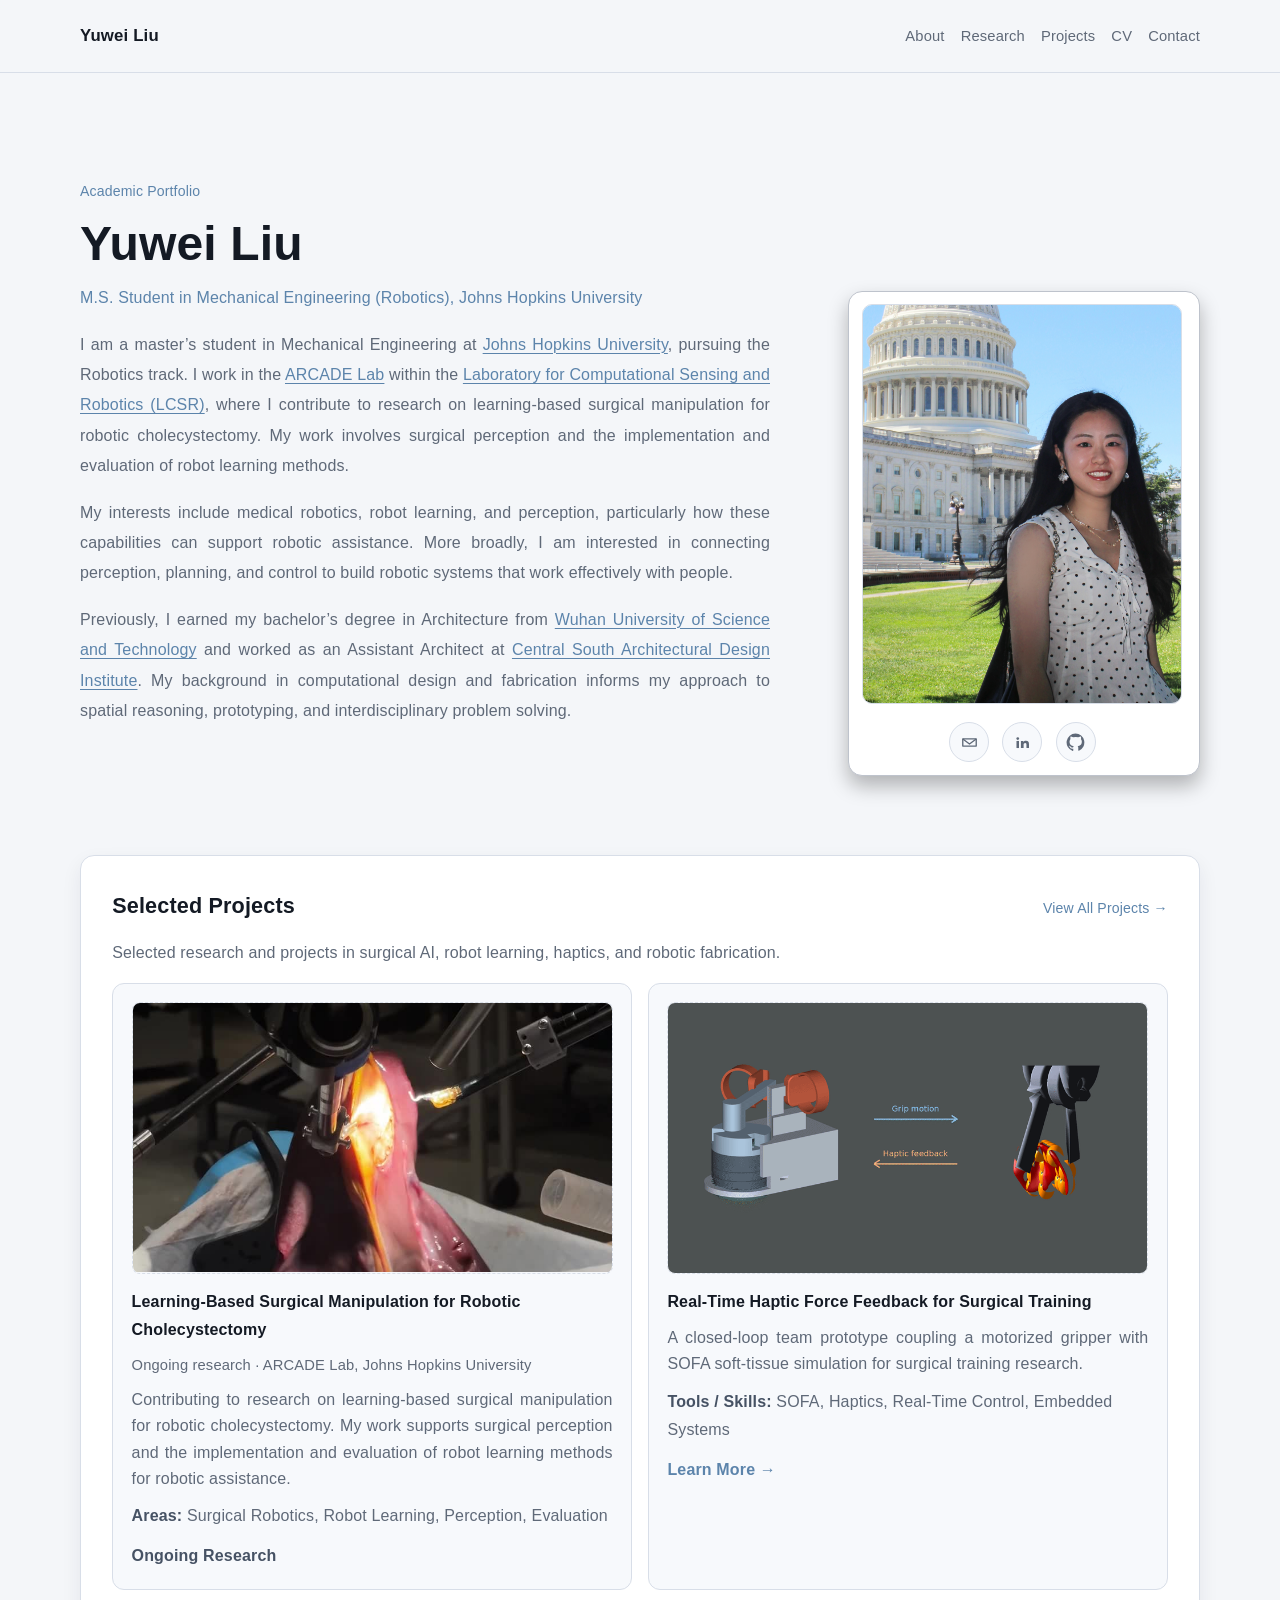
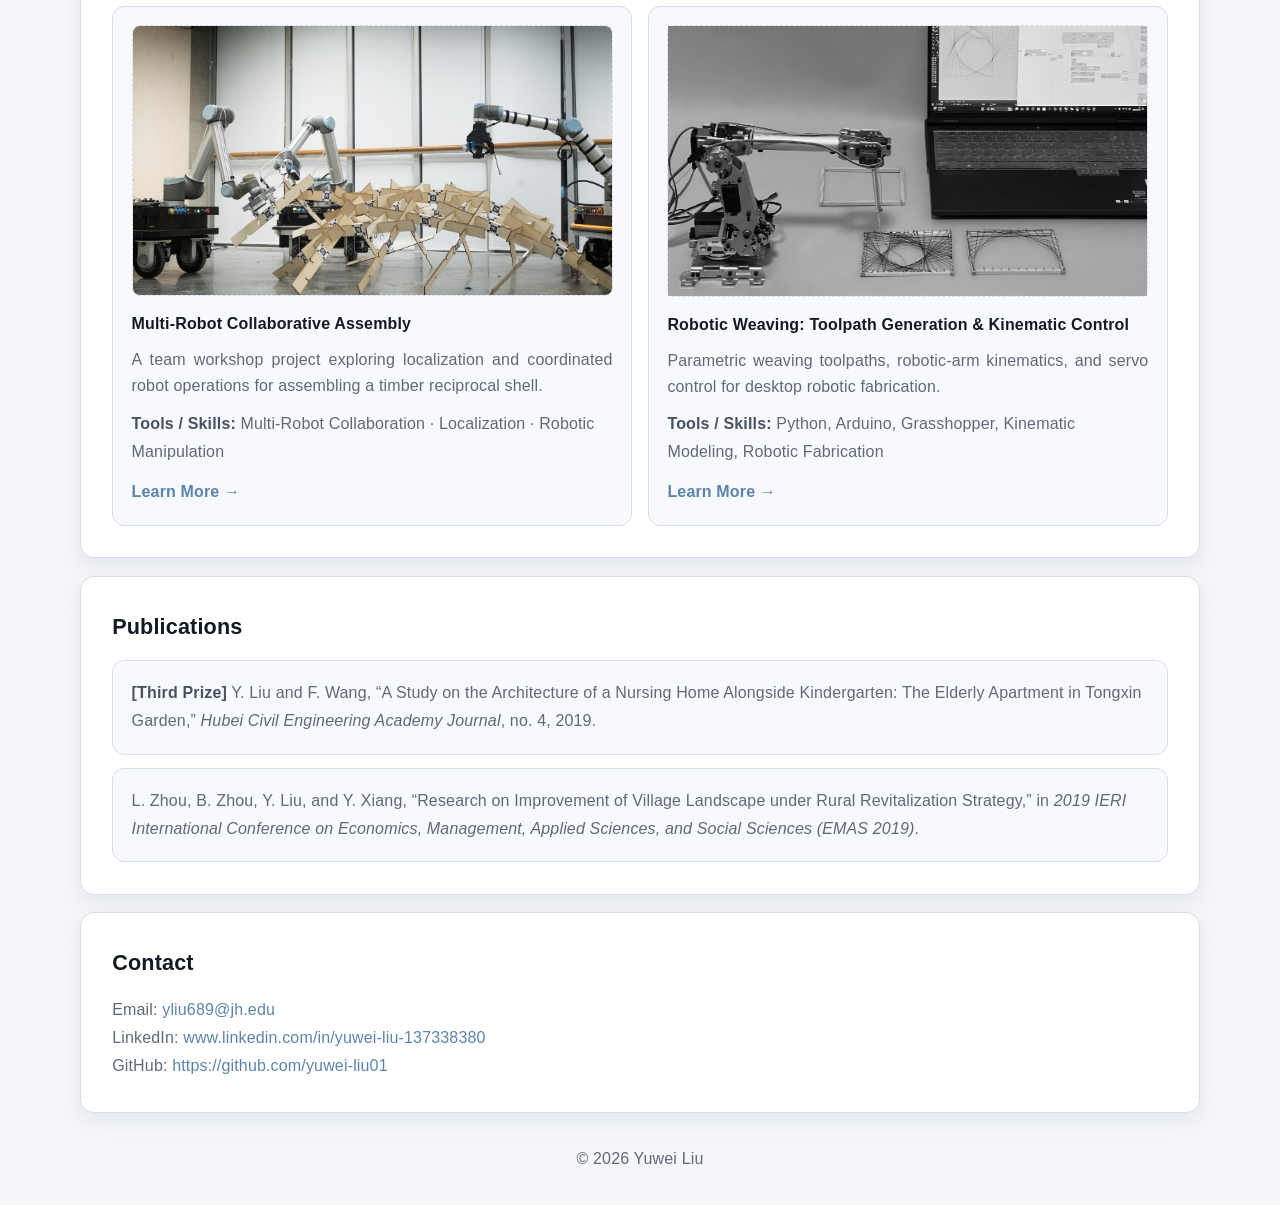
==== index.html @ 4a9adfa0 "Use light theme across site and optimize weaving card cover" ====
<!DOCTYPE html>
<html lang="en">
<head>
  <meta charset="UTF-8" />
  <meta name="viewport" content="width=device-width, initial-scale=1.0" />
  <meta name="description" content="Yuwei Liu academic portfolio in robotics and mechanical engineering." />
  <title>Yuwei Liu | Academic Portfolio</title>
  <link rel="stylesheet" href="style.css?v=light-only-20261005" />
</head>
<body class="light">
  <!-- Top navigation -->
  <header class="site-header">
    <div class="container nav-wrap">
      <a href="#about" class="brand">Yuwei Liu</a>
      <nav aria-label="Primary navigation">
        <ul class="nav-links">
          <li><a href="#about">About</a></li>
          <li><a href="#research">Research</a></li>
          <li><a href="projects.html">Projects</a></li>
          <li><a href="assets/pdf/Yuwei_s_Resume.pdf" target="_blank" rel="noopener noreferrer">CV</a></li>
          <li><a href="#contact">Contact</a></li>
        </ul>
      </nav>

    </div>
  </header>

  <main>
    <!-- Hero / Intro -->
    <section class="hero container" id="about">
      <div class="hero-grid">
        <div>
          <p class="eyebrow">Academic Portfolio</p>
          <h1>Yuwei Liu</h1>
          <p class="subtitle">M.S. Student in Mechanical Engineering (Robotics), Johns Hopkins University</p>

          <div class="hero-text">
            <p>
              I am a master’s student in Mechanical Engineering at
              <a href="https://www.jhu.edu/" target="_blank" rel="noopener noreferrer">Johns Hopkins University</a>,
              pursuing the Robotics track. I work in the
              <a href="https://www.arcade.cs.jhu.edu/" target="_blank" rel="noopener noreferrer">ARCADE Lab</a>
              within the
              <a href="https://lcsr.jhu.edu/" target="_blank" rel="noopener noreferrer">Laboratory for Computational Sensing and Robotics (LCSR)</a>,
              where I contribute to research on learning-based surgical manipulation for robotic cholecystectomy.
              My work involves surgical perception and the implementation and evaluation of robot learning methods.
            </p>
            <p>
              My interests include medical robotics, robot learning, and perception, particularly how these capabilities can support robotic assistance.
              More broadly, I am interested in connecting perception, planning, and control to build robotic systems that work effectively with people.
            </p>
            <p>
              Previously, I earned my bachelor’s degree in Architecture from
              <a href="https://en.wust.edu.cn/" target="_blank" rel="noopener noreferrer">Wuhan University of Science and Technology</a>
              and worked as an Assistant Architect at
              <a href="https://en.csadi.com.cn/" target="_blank" rel="noopener noreferrer">Central South Architectural Design Institute</a>.
              My background in computational design and fabrication informs my approach to spatial reasoning, prototyping, and interdisciplinary problem solving.
            </p>
          </div>
        </div>

        <aside class="profile-panel" aria-label="Profile panel">
          <div class="profile-media">
            <img class="profile-image" src="assets/pic/IMG_4141.JPG" alt="Portrait of Yuwei Liu" />
          </div>
          <div class="profile-links" aria-label="Social and contact links">
            <a class="icon-link" href="mailto:yliu689@jh.edu" aria-label="Email">
              <svg class="icon-svg icon-stroke" viewBox="0 0 24 24" aria-hidden="true" focusable="false">
                <path d="M3.5 7.5h17v9h-17z"></path>
                <path d="M4 8l8 6 8-6"></path>
              </svg>
            </a>
            <a class="icon-link" href="https://www.linkedin.com/in/yuwei-liu-137338380" target="_blank" rel="noopener noreferrer" aria-label="LinkedIn profile">
              <svg class="icon-svg icon-fill" viewBox="0 0 24 24" aria-hidden="true" focusable="false">
                <circle cx="6" cy="7" r="1.7"></circle>
                <path d="M4.4 10h3.2v9H4.4z"></path>
                <path d="M10 10h3.1v1.3h.1c.5-.9 1.6-1.6 3.2-1.6 3 0 3.8 1.9 3.8 4.4V19H17v-4.1c0-1-.2-2.2-1.6-2.2-1.4 0-2 1.1-2 2.1V19H10z"></path>
              </svg>
            </a>
            <a class="icon-link" href="https://github.com/yuwei-liu01" target="_blank" rel="noopener noreferrer" aria-label="GitHub profile">
              <svg class="icon-svg icon-fill" viewBox="0 0 24 24" aria-hidden="true" focusable="false">
                <path d="M12 .7a11.3 11.3 0 0 0-3.6 22c.6.1.8-.3.8-.6v-2.2c-3.3.7-4-1.5-4-1.5-.5-1.4-1.2-1.7-1.2-1.7-1-.6.1-.6.1-.6 1.1.1 1.7 1.1 1.7 1.1 1 1.7 2.7 1.2 3.3.9.1-.7.4-1.2.7-1.5-2.6-.3-5.3-1.3-5.3-5.8 0-1.3.5-2.4 1.2-3.3-.1-.3-.5-1.5.1-3.2 0 0 1-.3 3.4 1.2a11.5 11.5 0 0 1 6.2 0c2.3-1.5 3.3-1.2 3.3-1.2.7 1.7.3 2.9.1 3.2.8.9 1.2 2 1.2 3.3 0 4.5-2.7 5.5-5.3 5.8.4.4.8 1 .8 2.1v3.1c0 .4.2.7.8.6A11.3 11.3 0 0 0 12 .7Z"></path>
              </svg>
            </a>
          </div>
        </aside>
      </div>
    </section>

    <!-- Projects -->
    <section id="projects" class="section container">
      <div class="section-title-row">
        <h2>Selected Projects</h2>
        <a class="section-title-link" href="projects.html">View All Projects →</a>
      </div>
      <p class="section-intro">
        Selected research and projects in surgical AI, robot learning, haptics, and robotic fabrication.
      </p>
      <div class="card-grid">
        <article class="card featured-research" id="research" aria-labelledby="research-title">
          <div class="card-image">
            <video autoplay muted loop playsinline preload="metadata" poster="assets/projects/arcade/card-poster.jpg" width="840" height="472" aria-label="Robotic surgical manipulation research preview">
              <source src="assets/projects/arcade/card-preview.mp4" type="video/mp4" />
            </video>
          </div>
          <h3 id="research-title">Learning-Based Surgical Manipulation for Robotic Cholecystectomy</h3>
          <p class="project-status">Ongoing research · ARCADE Lab, Johns Hopkins University</p>
          <p class="project-description">Contributing to research on learning-based surgical manipulation for robotic cholecystectomy. My work supports surgical perception and the implementation and evaluation of robot learning methods for robotic assistance.</p>
          <p><strong>Areas:</strong> Surgical Robotics, Robot Learning, Perception, Evaluation</p>
          <span class="featured-research-status">Ongoing Research</span>
        </article>
        <article class="card">
          <div class="card-image"><img class="haptic-card-cover" src="assets/projects/Haptic/card-cover.gif" alt="Animated haptic gripper and virtual tissue scene opening and closing together, linked by grip motion and haptic feedback arrows" loading="lazy" width="840" height="472" /></div>
          <h3>Real-Time Haptic Force Feedback for Surgical Training</h3>
          <p class="project-description">A closed-loop team prototype coupling a motorized gripper with SOFA soft-tissue simulation for surgical training research.</p>
          <p><strong>Tools / Skills:</strong> SOFA, Haptics, Real-Time Control, Embedded Systems</p>
          <a href="projects/haptic-force-cepx.html" class="card-link">Learn More →</a>
        </article>

        <article class="card">
          <div class="card-image">
            <img
              class="reciprocal-shell-cover"
              src="assets/projects/Multi-robot collaborative construction/assembly-overview.jpg"
              alt="Multiple robotic arms surrounding a timber reciprocal shell prototype"
              loading="lazy"
            />
          </div>
          <h3>Multi-Robot Collaborative Assembly</h3>
          <p class="project-description">A team workshop project exploring localization and coordinated robot operations for assembling a timber reciprocal shell.</p>
          <p><strong>Tools / Skills:</strong> Multi-Robot Collaboration · Localization · Robotic Manipulation</p>
          <a href="projects/multi-robot-construction.html" class="card-link">Learn More →</a>
        </article>

        <article class="card">
          <div class="card-image">
            <img
              src="assets/projects/robotic-weaving/card-cover-mobile.jpg"
              width="1200" height="675"
              alt="Desktop robotic arm used for fabrication practice and robotic weaving exploration"
              loading="lazy"
            />
          </div>
          <h3>Robotic Weaving: Toolpath Generation &amp; Kinematic Control</h3>
          <p class="project-description">Parametric weaving toolpaths, robotic-arm kinematics, and servo control for desktop robotic fabrication.</p>
          <p><strong>Tools / Skills:</strong> Python, Arduino, Grasshopper, Kinematic Modeling, Robotic Fabrication</p>
          <a href="projects/desktop-robotic-arm.html" class="card-link">Learn More →</a>
        </article>
      </div>
    </section>

    <!-- Publications -->
    <section id="publications" class="section container">
      <h2>Publications</h2>
      <div class="pub-card">
        <p><strong>[Third Prize]</strong> Y. Liu and F. Wang, “A Study on the Architecture of a Nursing Home Alongside Kindergarten: The Elderly Apartment in Tongxin Garden,” <em>Hubei Civil Engineering Academy Journal</em>, no. 4, 2019.</p>
      </div>
      <div class="pub-card">
        <p>L. Zhou, B. Zhou, Y. Liu, and Y. Xiang, “Research on Improvement of Village Landscape under Rural Revitalization Strategy,” in <em>2019 IERI International Conference on Economics, Management, Applied Sciences, and Social Sciences (EMAS 2019)</em>.</p>
      </div>
    </section>

    <!-- Contact -->
    <section id="contact" class="section container contact-card">
      <h2>Contact</h2>
      <p>Email: <a href="mailto:yliu689@jh.edu">yliu689@jh.edu</a></p>
      <p>LinkedIn: <a href="https://www.linkedin.com/in/yuwei-liu-137338380" target="_blank" rel="noopener noreferrer" aria-label="LinkedIn profile">www.linkedin.com/in/yuwei-liu-137338380</a></p>
      <p>GitHub: <a href="https://github.com/yuwei-liu01" target="_blank" rel="noopener noreferrer" aria-label="GitHub profile">https://github.com/yuwei-liu01</a></p>
    </section>
  </main>

  <footer class="site-footer">
    <p>&copy; 2026 Yuwei Liu</p>
  </footer>

  <button id="back-to-top" class="back-to-top" aria-label="Back to top">↑</button>

  <script src="script.js?v=light-only-20261005"></script>
</body>
</html>
---- style.css ----
/* Site-wide light theme. */
:root {
  color-scheme: light;
  --bg: #f4f6f9;
  --surface: #ffffff;
  --surface-2: #f7f9fc;
  --text: #141a24;
  --text-strong: #465264;
  --muted: #5f6978;
  --line: #d8dee8;
  --accent: #3f6e99;
  --accent-soft: #5c84ab;
  --shadow: 0 8px 20px rgba(15, 30, 50, 0.07);
}

* {
  box-sizing: border-box;
  margin: 0;
  padding: 0;
}

html {
  scroll-behavior: smooth;
}

body {
  font-family: "Inter", "Segoe UI", "Helvetica Neue", Arial, sans-serif;
  background: var(--bg);
  color: var(--text);
  line-height: 1.75;
  letter-spacing: 0.01em;
}

.container {
  width: min(1120px, 92%);
  margin: 0 auto;
}

.site-header {
  position: sticky;
  top: 0;
  z-index: 50;
  background: color-mix(in srgb, var(--bg) 92%, transparent);
  backdrop-filter: blur(6px);
  border-bottom: 1px solid var(--line);
}

.nav-wrap {
  min-height: 72px;
  display: flex;
  align-items: center;
  justify-content: space-between;
  gap: 1rem;
}

.brand {
  text-decoration: none;
  color: var(--text);
  font-weight: 600;
  font-size: 1.05rem;
}

.nav-links {
  list-style: none;
  display: flex;
  flex-wrap: wrap;
  gap: 1rem;
}

.nav-links a {
  text-decoration: none;
  color: var(--muted);
  font-size: 0.92rem;
  transition: color 0.2s ease;
}

.nav-links a:hover {
  color: var(--text);
}

#about,
#research,
#publications,
#contact {
  scroll-margin-top: 6rem;
}


.hero {
  padding: 6.6rem 0 3.8rem;
}

.hero-grid {
  display: grid;
  grid-template-columns: 1.3fr 0.7fr;
  gap: 1.15rem;
  align-items: stretch;
}

.eyebrow {
  color: var(--accent-soft);
  font-size: 0.88rem;
  margin-bottom: 0.8rem;
}

.hero h1 {
  font-size: clamp(2rem, 4vw, 3rem);
  line-height: 1.15;
}

.subtitle {
  color: var(--accent-soft);
  font-size: 1rem;
  margin-top: 0.8rem;
}

.hero-text {
  margin-top: 1.1rem;
  color: var(--muted);
  max-width: 690px;
}

.hero-text p {
  text-align: justify;
  line-height: 1.9;
}

.hero-text p + p {
  margin-top: 1rem;
}

.opportunity-note {
  margin-top: 1.15rem;
  color: color-mix(in srgb, var(--text) 78%, var(--muted));
  padding-left: 0.85rem;
  border-left: 2px solid color-mix(in srgb, var(--accent-soft) 70%, var(--line));
}

.opportunity-note strong {
  font-weight: 620;
  letter-spacing: 0.005em;
  color: inherit;
}

/* Intro links: subtle, elegant, clearly clickable */
.hero-text a {
  color: var(--accent-soft);
  text-decoration: underline;
  text-underline-offset: 0.16em;
  text-decoration-thickness: 1px;
  transition: color 0.2s ease, text-decoration-color 0.2s ease;
}

.hero-text a:hover {
  color: var(--accent);
  text-decoration-color: var(--accent);
}

.profile-panel {
  background: var(--surface);
  border: 1px solid color-mix(in srgb, var(--line) 88%, #000000 12%);
  border-radius: 14px;
  width: min(100%, 352px);
  justify-self: end;
  align-self: start;
  margin-top: 7rem;
  padding: 0.76rem 1.04rem 0.82rem 0.84rem;
  box-shadow: 0 10px 20px rgba(0, 0, 0, 0.28);
  display: flex;
  flex-direction: column;
  justify-content: flex-start;
  align-items: center;
  gap: 0.74rem;
}

.profile-media {
  width: min(100%, 332px);
  aspect-ratio: 4 / 5;
  display: flex;
  justify-content: center;
  align-items: center;
  border-radius: 10px;
  border: 1px solid var(--line);
  overflow: hidden;
  padding: 0;
  background: var(--surface-2);
}

.profile-placeholder {
  min-height: 320px;
  border-radius: 10px;
  border: 1px dashed var(--line);
  background: var(--surface-2);
  display: grid;
  place-items: center;
  color: var(--muted);
  font-size: 0.95rem;
}

.profile-image {
  width: 100%;
  height: 100%;
  max-height: none;
  border: 0;
  object-fit: cover;
  object-position: center;
  background: var(--surface-2);
  display: block;
  transform: translateX(-8%) scale(1.28);
  transform-origin: center bottom;
}

.profile-links {
  margin-top: 0.42rem;
  display: flex;
  gap: 0.82rem;
  flex-wrap: wrap;
  justify-content: center;
}

.icon-link {
  width: 40px;
  height: 40px;
  border-radius: 999px;
  border: 1px solid var(--line);
  background: color-mix(in srgb, var(--surface-2) 84%, var(--bg));
  color: var(--muted);
  text-decoration: none;
  display: inline-flex;
  align-items: center;
  justify-content: center;
  transition: border-color 0.24s ease, color 0.24s ease, transform 0.24s ease, background-color 0.24s ease, box-shadow 0.24s ease;
}

.icon-link:hover {
  color: var(--text);
  border-color: color-mix(in srgb, var(--accent) 55%, var(--line));
  background: color-mix(in srgb, var(--surface-2) 62%, var(--accent) 8%);
  box-shadow: 0 6px 14px rgba(0, 0, 0, 0.2);
  transform: translateY(-1.5px);
}

.icon-link:focus-visible {
  outline: 2px solid color-mix(in srgb, var(--accent) 60%, #ffffff 10%);
  outline-offset: 2px;
}

.icon-svg {
  width: 19px;
  height: 19px;
  display: block;
  vector-effect: non-scaling-stroke;
}

.icon-stroke {
  fill: none;
  stroke: currentColor;
  stroke-width: 1.7;
  stroke-linecap: round;
  stroke-linejoin: round;
}

.icon-fill {
  fill: currentColor;
  stroke: none;
}

.section {
  margin-top: 1.1rem;
  background: var(--surface);
  border: 1px solid var(--line);
  border-radius: 14px;
  box-shadow: var(--shadow);
  padding: 1.95rem;
}

.section h2 {
  font-size: 1.35rem;
  margin-bottom: 0.9rem;
}

.section p,
.section li {
  color: var(--muted);
}

p strong,
li strong {
  color: var(--text-strong);
  font-weight: 600;
}

.section-intro {
  margin-bottom: 1rem;
  max-width: 760px;
}

.card-grid,
.education-grid,
.skills-grid {
  display: grid;
  grid-template-columns: repeat(2, minmax(0, 1fr));
  gap: 1rem;
}

.card,
.edu-card,
.skills-card,
.timeline-item,
.pub-card {
  background: var(--surface-2);
  border: 1px solid var(--line);
  border-radius: 12px;
  padding: 1.15rem;
  transition: transform 0.2s ease, border-color 0.2s ease;
}

.card:hover,
.edu-card:hover,
.skills-card:hover,
.timeline-item:hover,
.pub-card:hover {
  transform: translateY(-2px);
  border-color: color-mix(in srgb, var(--accent) 35%, var(--line));
}

.pub-card + .pub-card {
  margin-top: 0.8rem;
}

.card-image {
  aspect-ratio: 16 / 9;
  border-radius: 8px;
  border: 1px dashed var(--line);
  background: color-mix(in srgb, var(--surface-2) 82%, var(--bg));
  display: grid;
  place-items: center;
  color: var(--muted);
  font-size: 0.9rem;
  margin-bottom: 0.9rem;
}


.card-image img {
  width: 100%;
  height: 100%;
  object-fit: cover;
  object-position: center;
  display: block;
}

.card h3,
.edu-card h3,
.skills-card h3,
.timeline-item h3 {
  font-size: 1rem;
  margin-bottom: 0.55rem;
}

.card p + p {
  margin-top: 0.5rem;
}

.card .project-description {
  text-align: justify;
  text-justify: inter-word;
  line-height: 1.66;
  margin-bottom: 0.6rem;
  hyphens: auto;
}

.project-status {
  margin-bottom: 0.4rem;
  color: var(--text-strong);
  font-size: 0.92rem;
  letter-spacing: 0.01em;
}

.skills-card ul {
  margin-left: 1rem;
}

.card-link,
.contact-card a {
  color: var(--accent-soft);
  text-decoration: none;
}

.card-link {
  display: inline-block;
  margin-top: 0.75rem;
  font-weight: 600;
}

.site-footer {
  text-align: center;
  color: var(--muted);
  padding: 2rem 1rem;
}

.back-to-top {
  position: fixed;
  right: 1rem;
  bottom: 1rem;
  width: 42px;
  height: 42px;
  border-radius: 999px;
  border: 1px solid var(--line);
  background: var(--surface);
  color: var(--text);
  cursor: pointer;
  opacity: 0;
  pointer-events: none;
  transition: opacity 0.2s ease;
}

.back-to-top.show {
  opacity: 1;
  pointer-events: auto;
}

@media (max-width: 960px) {
  .nav-wrap {
    flex-wrap: wrap;
    padding: 0.7rem 0;
  }

  .hero {
    padding-top: 4.9rem;
  }

  .hero-grid,
  .card-grid,
  .education-grid,
  .skills-grid {
    grid-template-columns: 1fr;
  }

  .profile-placeholder {
    min-height: 250px;
  }

  .profile-panel {
    max-width: 352px;
    margin: 0 auto;
    margin-top: 0;
    padding: 0.84rem 1.15rem 0.84rem 0.84rem;
  }

  .profile-media {
    width: min(100%, 312px);
  }

  .profile-image {
    width: 100%;
    max-height: none;
  }

  .card .project-description {
    line-height: 1.72;
  }

  .section {
    padding: 1.35rem;
  }
}

.project-page {
  padding: 5.4rem 0 2rem;
}

.back-link {
  display: inline-block;
  margin-bottom: 1rem;
  color: var(--accent-soft);
  text-decoration: none;
}

.project-page h1 {
  font-size: clamp(1.5rem, 3vw, 2.1rem);
  line-height: 1.3;
  margin-bottom: 0.8rem;
}

.project-overview {
  margin-bottom: 1rem;
  color: var(--text-strong);
}

.project-page h2 {
  margin-top: 1.25rem;
  margin-bottom: 0.5rem;
  font-size: 1.06rem;
}

.project-page ul,
.project-page ol {
  margin-left: 1.15rem;
}

.media-placeholder {
  min-height: 180px;
  border-radius: 10px;
  border: 1px dashed var(--line);
  background: color-mix(in srgb, var(--surface-2) 82%, var(--bg));
  color: var(--muted);
  display: grid;
  place-items: center;
  padding: 1rem;
  text-align: center;
}

.section-title-row {
  display: flex;
  align-items: baseline;
  justify-content: space-between;
  gap: 1rem;
  margin-bottom: 0.9rem;
}

.section-title-row h2 {
  margin-bottom: 0;
}

.section-title-link {
  font-size: 0.88rem;
  color: var(--accent-soft);
  text-decoration: none;
  white-space: nowrap;
}

.section-title-link:hover {
  color: var(--text);
  text-decoration: underline;
  text-underline-offset: 0.2em;
}

.projects-hero {
  padding: 6.2rem 0 1rem;
}

.projects-grid-full {
  grid-template-columns: repeat(3, minmax(0, 1fr));
}

.nav-links a[aria-current="page"] {
  color: var(--text);
}

@media (max-width: 1100px) {
  .projects-grid-full {
    grid-template-columns: repeat(2, minmax(0, 1fr));
  }
}

@media (max-width: 700px) {
  .nav-wrap nav {
    order: 3;
    width: 100%;
    min-width: 0;
  }

  .nav-links {
    justify-content: center;
    gap: 0.65rem 1rem;
  }

  #about,
  #research,
  #publications,
  #contact {
    scroll-margin-top: 9rem;
  }

  .section-title-row {
    flex-direction: column;
    align-items: flex-start;
    gap: 0.35rem;
  }

  .projects-hero {
    padding-top: 5.2rem;
  }

  .projects-grid-full {
    grid-template-columns: 1fr;
  }
}

/* Fill this project's card frame with a centered crop; preserve the source image. */
.card-image img.reciprocal-shell-cover {
  object-fit: cover;
  object-position: center;
  border-radius: 7px;
}

.card-image img.haptic-card-cover { border-radius: 7px; }

/* Research uses the project card layout without a clickable affordance. */
.featured-research.card:hover {
  transform: none;
  border-color: var(--line);
}

.featured-research .card-image video {
  display: block;
  width: 100%;
  height: 100%;
  object-fit: cover;
  border-radius: 7px;
}

.featured-research .featured-research-status {
  display: inline-block;
  margin-top: 0.75rem;
  color: var(--text-strong);
  font-weight: 600;
}
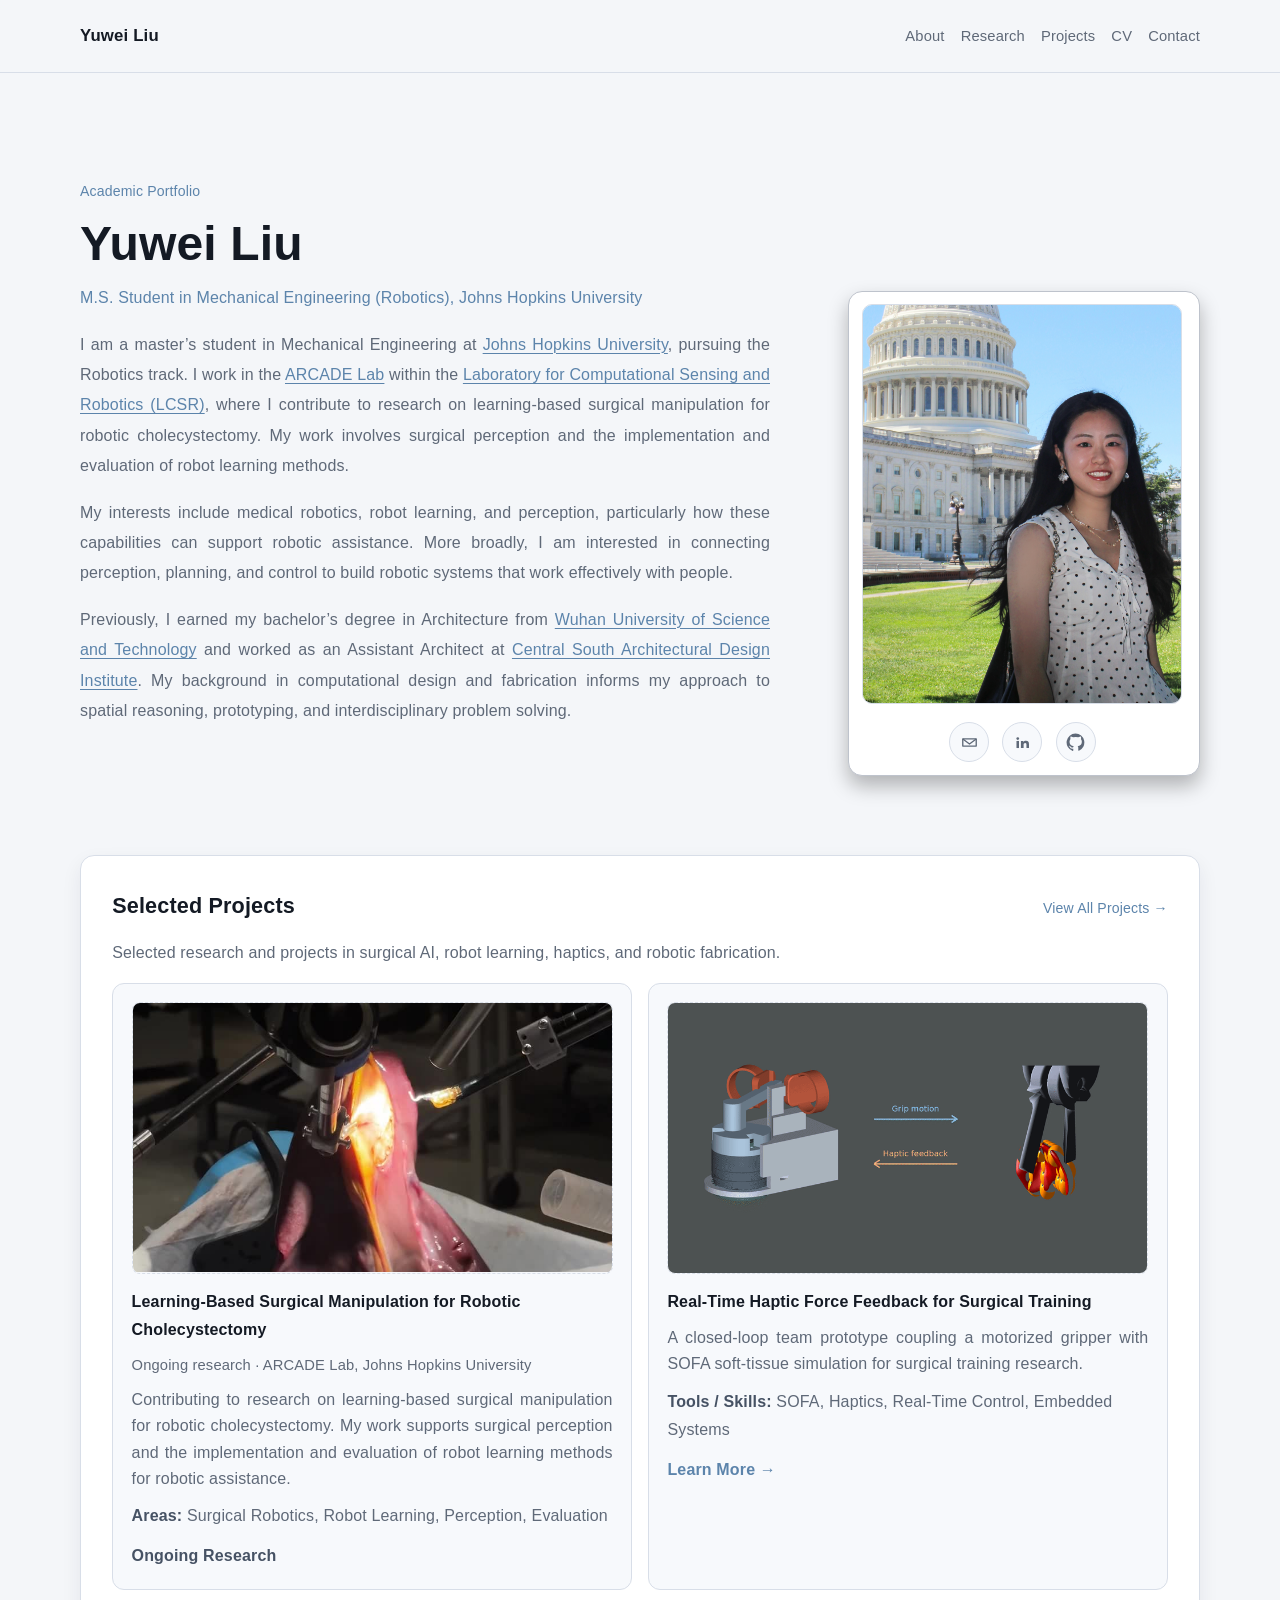
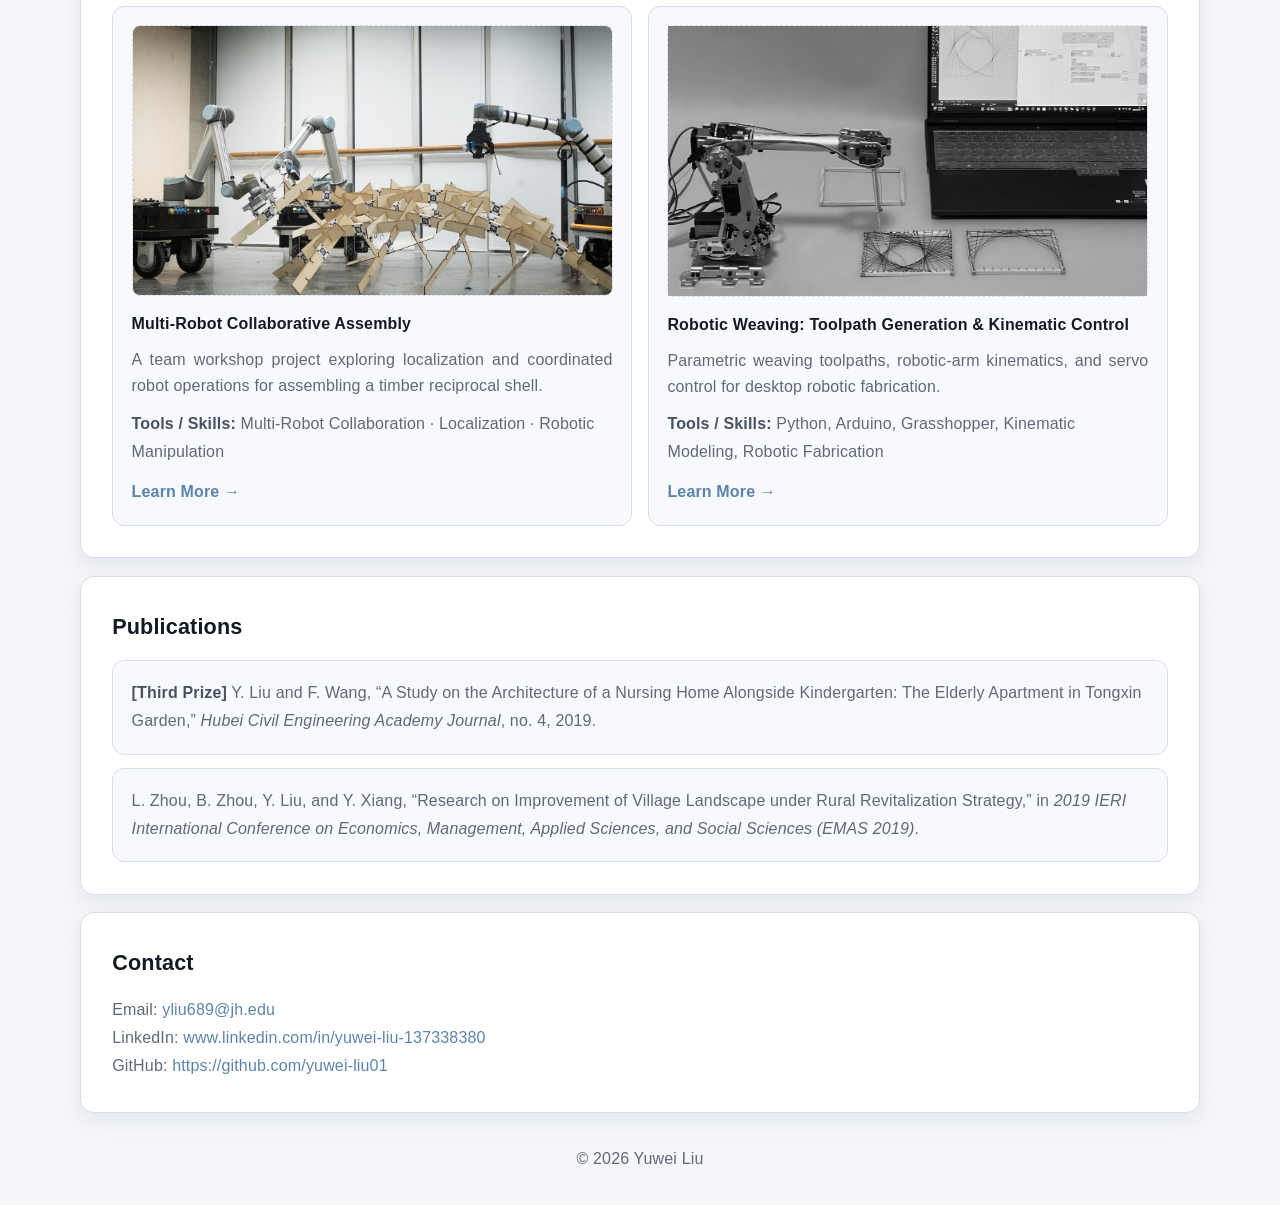
==== commit 84e48863: "Add shared image modal with zoom and pan controls" ====
--- a/index.html
+++ b/index.html
@@ -5,7 +5,7 @@
   <meta name="viewport" content="width=device-width, initial-scale=1.0" />
   <meta name="description" content="Yuwei Liu academic portfolio in robotics and mechanical engineering." />
   <title>Yuwei Liu | Academic Portfolio</title>
-  <link rel="stylesheet" href="style.css?v=light-only-20261005" />
+  <link rel="stylesheet" href="style.css?v=image-viewer-20261005" />
 </head>
 <body class="light">
   <!-- Top navigation -->
@@ -175,6 +175,6 @@
 
   <button id="back-to-top" class="back-to-top" aria-label="Back to top">↑</button>
 
-  <script src="script.js?v=light-only-20261005"></script>
+  <script src="script.js?v=image-viewer-20261005"></script>
 </body>
 </html>
--- a/style.css
+++ b/style.css
@@ -616,3 +616,16 @@
   color: var(--text-strong);
   font-weight: 600;
 }
+
+/* Accessible image viewer shared by all project pages. */
+.image-viewer { position: fixed; inset: 0; width: 94vw; height: 92vh; height: 92dvh; max-width: 1600px; max-height: none; margin: auto; padding: 0; border: 1px solid var(--line); border-radius: 12px; background: #fff; color: #141a24; overflow: hidden; box-shadow: 0 16px 60px #0003; }
+.image-viewer::backdrop { background: rgb(20 26 36 / 65%); }
+.image-viewer-toolbar { height: 56px; display: flex; align-items: center; justify-content: flex-end; gap: 8px; padding: 6px 12px; border-bottom: 1px solid var(--line); }
+.image-viewer-toolbar button { min-width: 44px; height: 42px; padding: 0 12px; border: 1px solid var(--line); border-radius: 6px; background: #f4f6f9; color: #141a24; cursor: pointer; font: inherit; }
+.image-viewer-toolbar [data-action="close"] { font-size: 30px; margin-left: 12px; }
+.image-viewer button:focus-visible { outline: 3px solid #3f6e99; outline-offset: 1px; }
+.image-viewer-stage { height: calc(100% - 96px); display: flex; align-items: center; justify-content: center; overflow: hidden; touch-action: none; cursor: grab; padding: 12px; }
+.image-viewer-stage:active { cursor: grabbing; }
+.image-viewer-stage img { display: block; max-width: 100%; max-height: 100%; width: auto; height: auto; object-fit: contain; transform-origin: center; flex-shrink: 0; user-select: none; }
+.image-viewer-hint { height: 40px; margin: 0; padding: 8px; text-align: center; font-size: 12px; color: #5f6978; }
+@media (max-width: 600px) { .image-viewer { width: 98vw; height: 94vh; height: 94dvh; } }
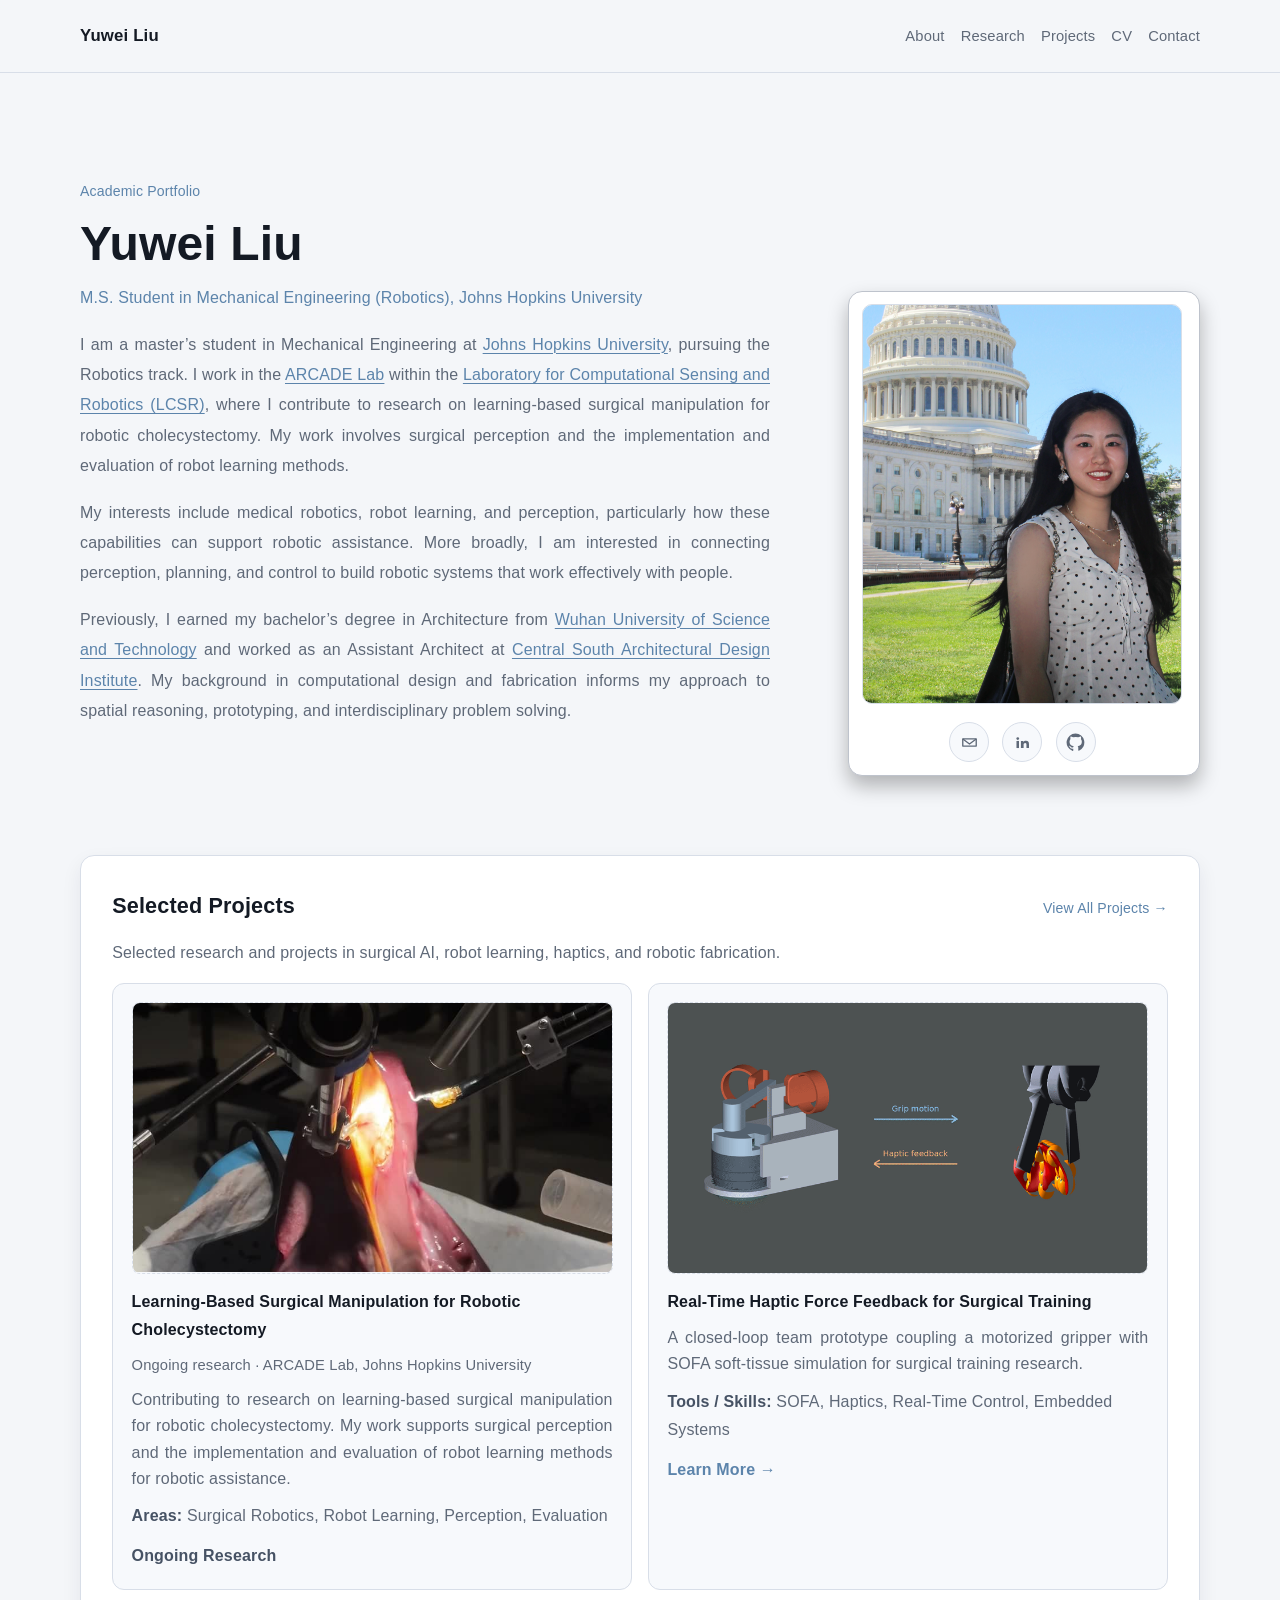
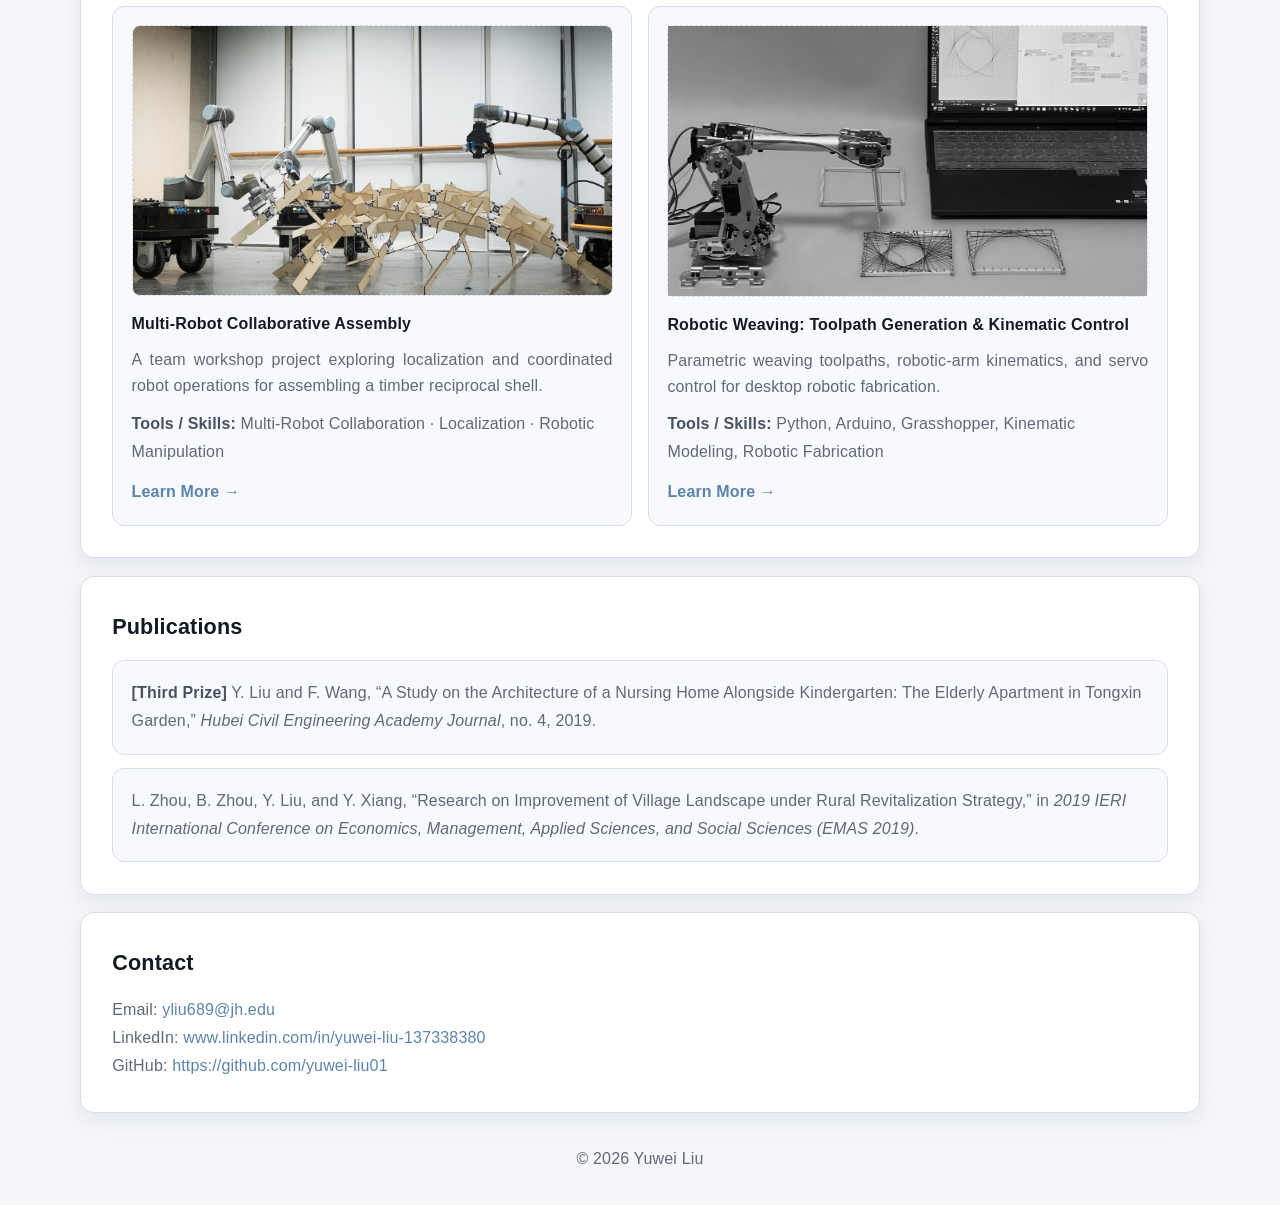
==== commit a272bf91: "Simplify image viewer and hide pending execution photos" ====
--- a/index.html
+++ b/index.html
@@ -5,7 +5,7 @@
   <meta name="viewport" content="width=device-width, initial-scale=1.0" />
   <meta name="description" content="Yuwei Liu academic portfolio in robotics and mechanical engineering." />
   <title>Yuwei Liu | Academic Portfolio</title>
-  <link rel="stylesheet" href="style.css?v=image-viewer-20261005" />
+  <link rel="stylesheet" href="style.css?v=image-viewer-minimal-20261005" />
 </head>
 <body class="light">
   <!-- Top navigation -->
@@ -175,6 +175,6 @@
 
   <button id="back-to-top" class="back-to-top" aria-label="Back to top">↑</button>
 
-  <script src="script.js?v=image-viewer-20261005"></script>
+  <script src="script.js?v=image-viewer-minimal-20261005"></script>
 </body>
 </html>
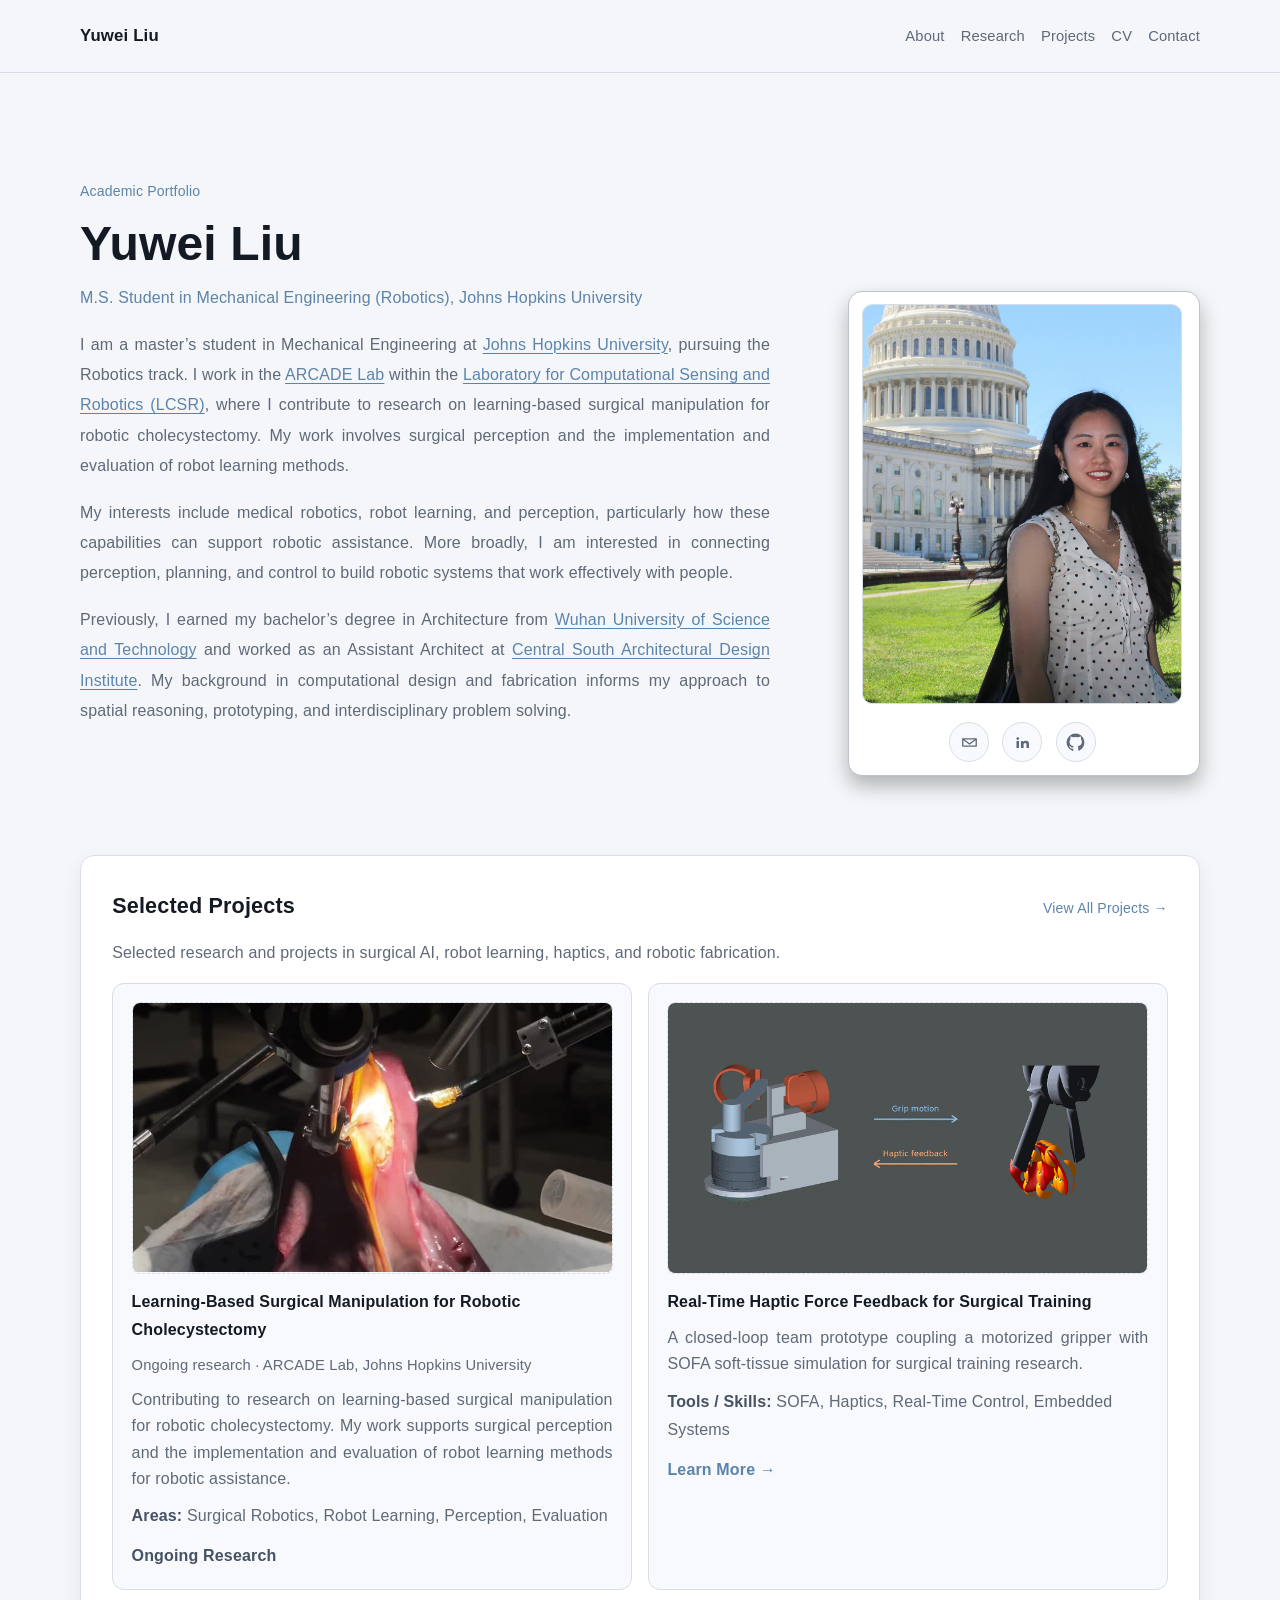
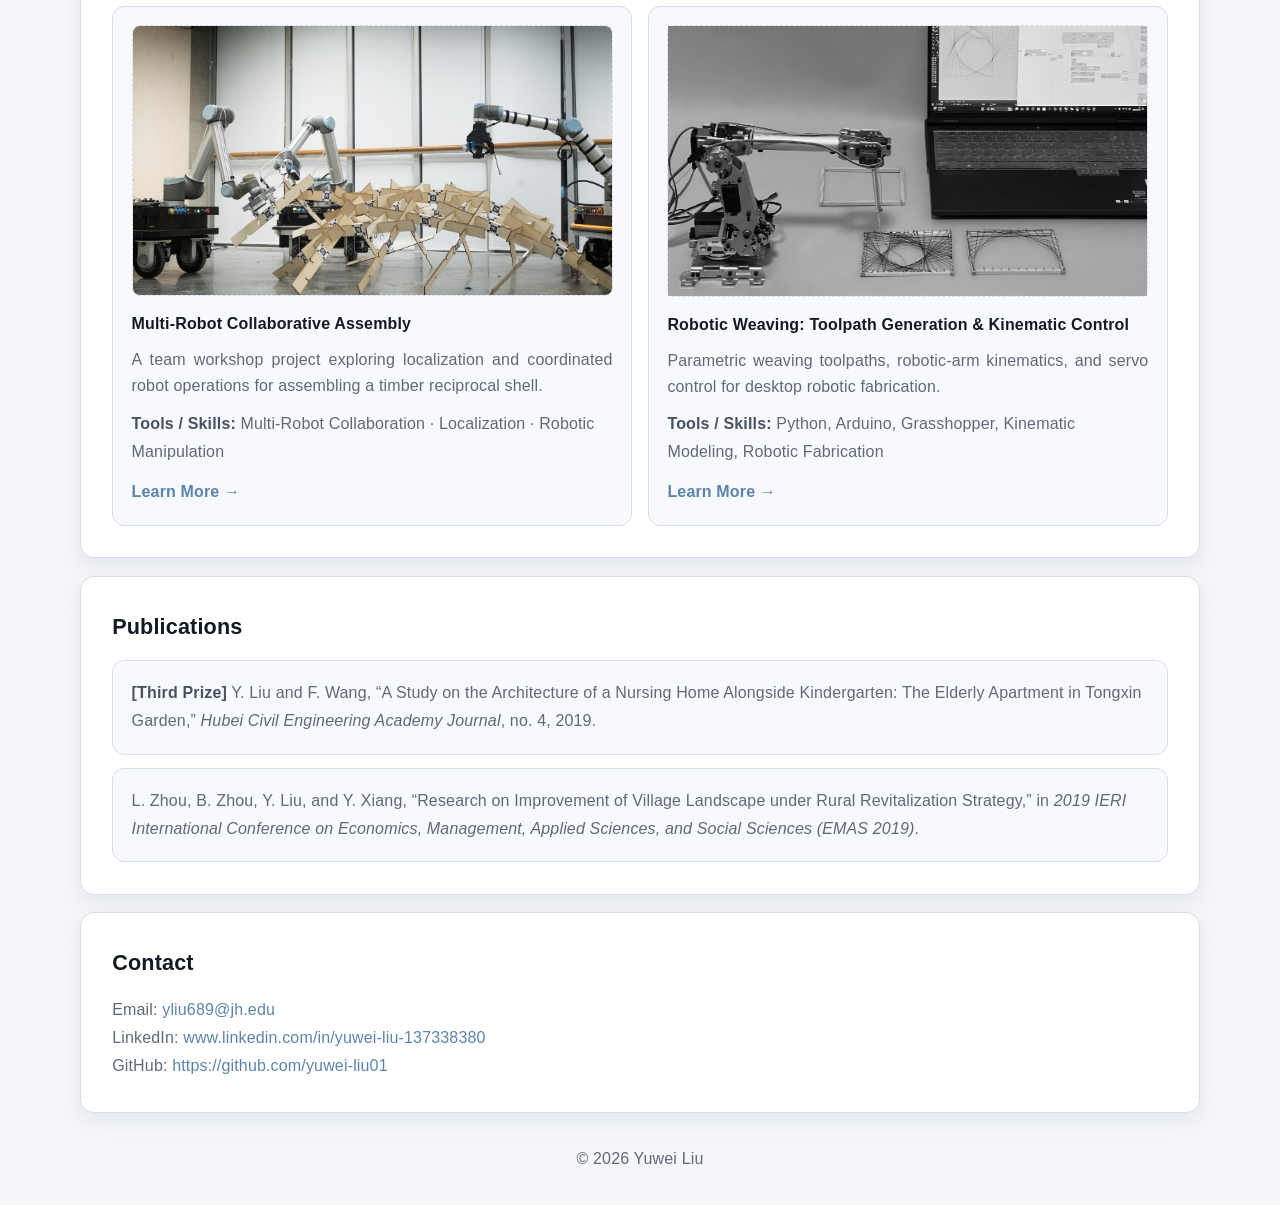
==== commit ebedab02: "Hide video download controls across the site" ====
--- a/index.html
+++ b/index.html
@@ -99,7 +99,7 @@
       <div class="card-grid">
         <article class="card featured-research" id="research" aria-labelledby="research-title">
           <div class="card-image">
-            <video autoplay muted loop playsinline preload="metadata" poster="assets/projects/arcade/card-poster.jpg" width="840" height="472" aria-label="Robotic surgical manipulation research preview">
+            <video controlsList="nodownload" autoplay muted loop playsinline preload="metadata" poster="assets/projects/arcade/card-poster.jpg" width="840" height="472" aria-label="Robotic surgical manipulation research preview">
               <source src="assets/projects/arcade/card-preview.mp4" type="video/mp4" />
             </video>
           </div>
@@ -175,6 +175,6 @@
 
   <button id="back-to-top" class="back-to-top" aria-label="Back to top">↑</button>
 
-  <script src="script.js?v=image-viewer-minimal-20261005"></script>
+  <script src="script.js?v=video-controls-20261006"></script>
 </body>
 </html>
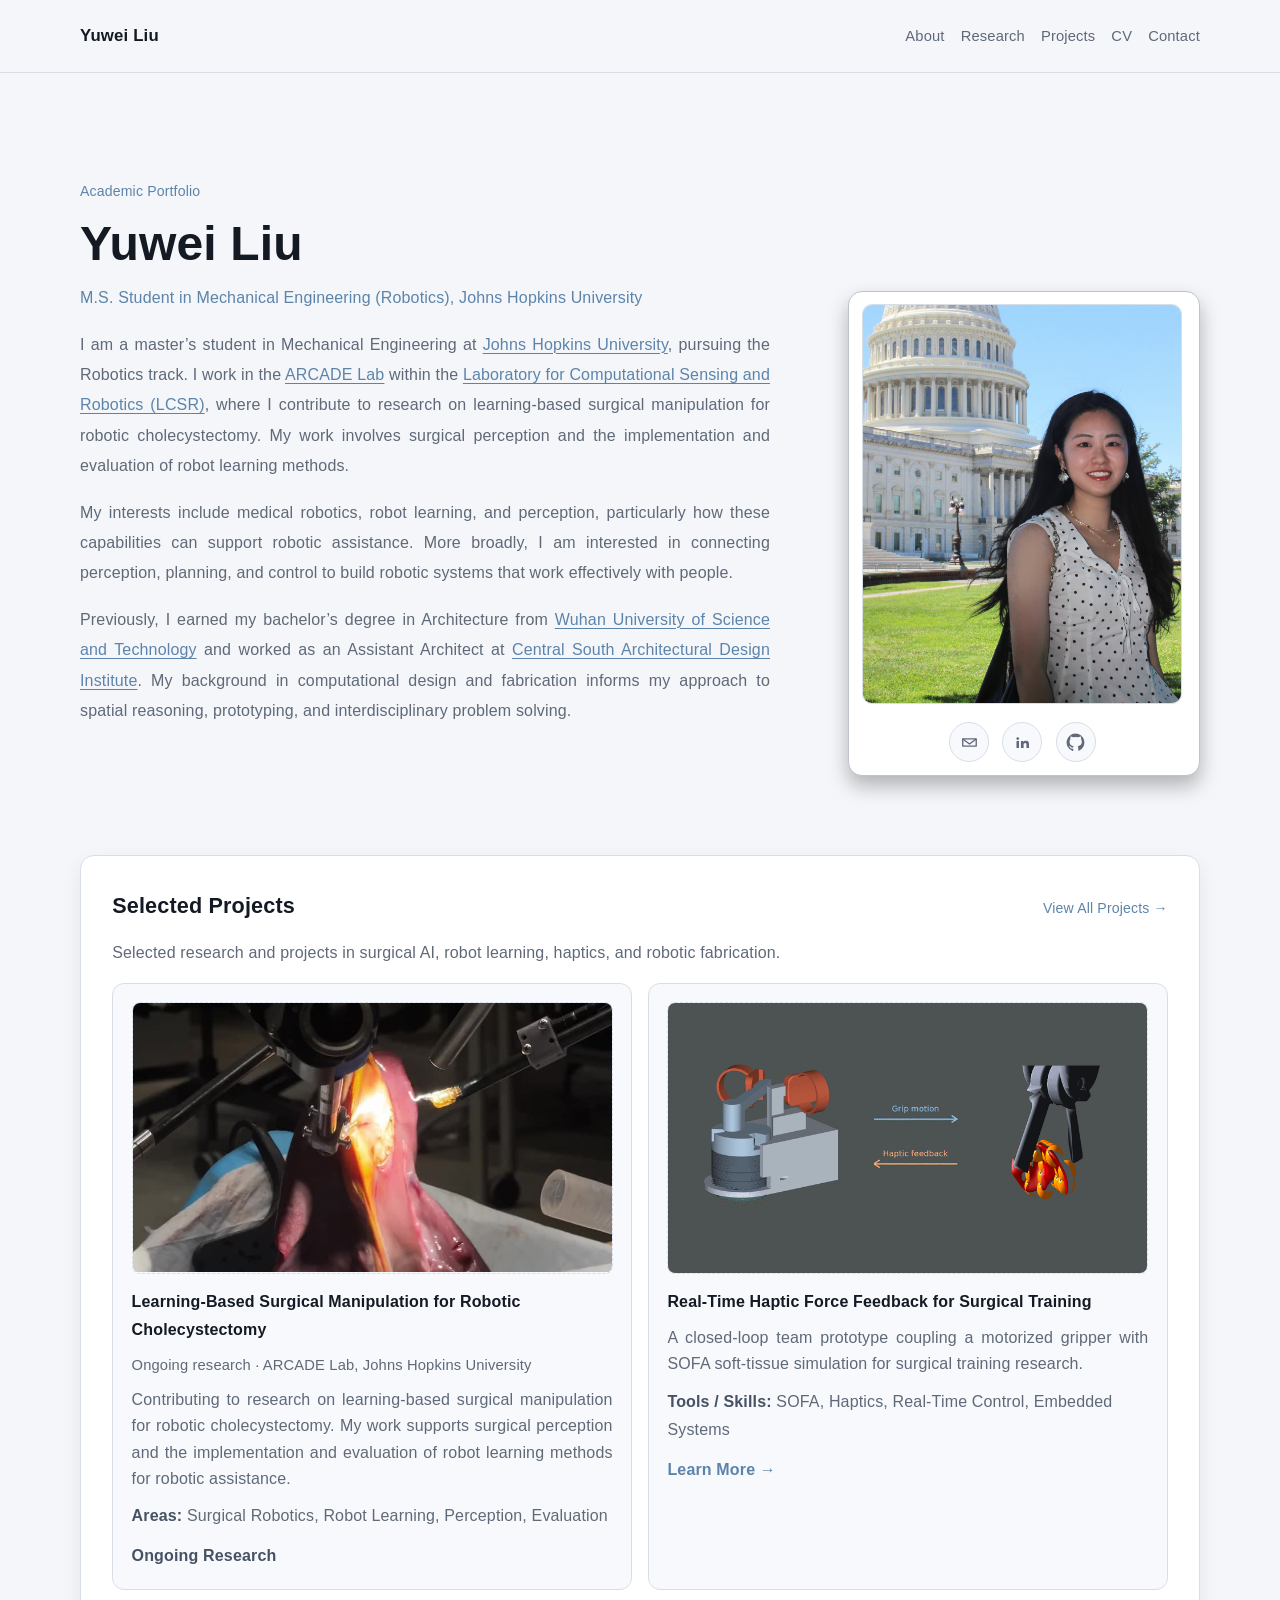
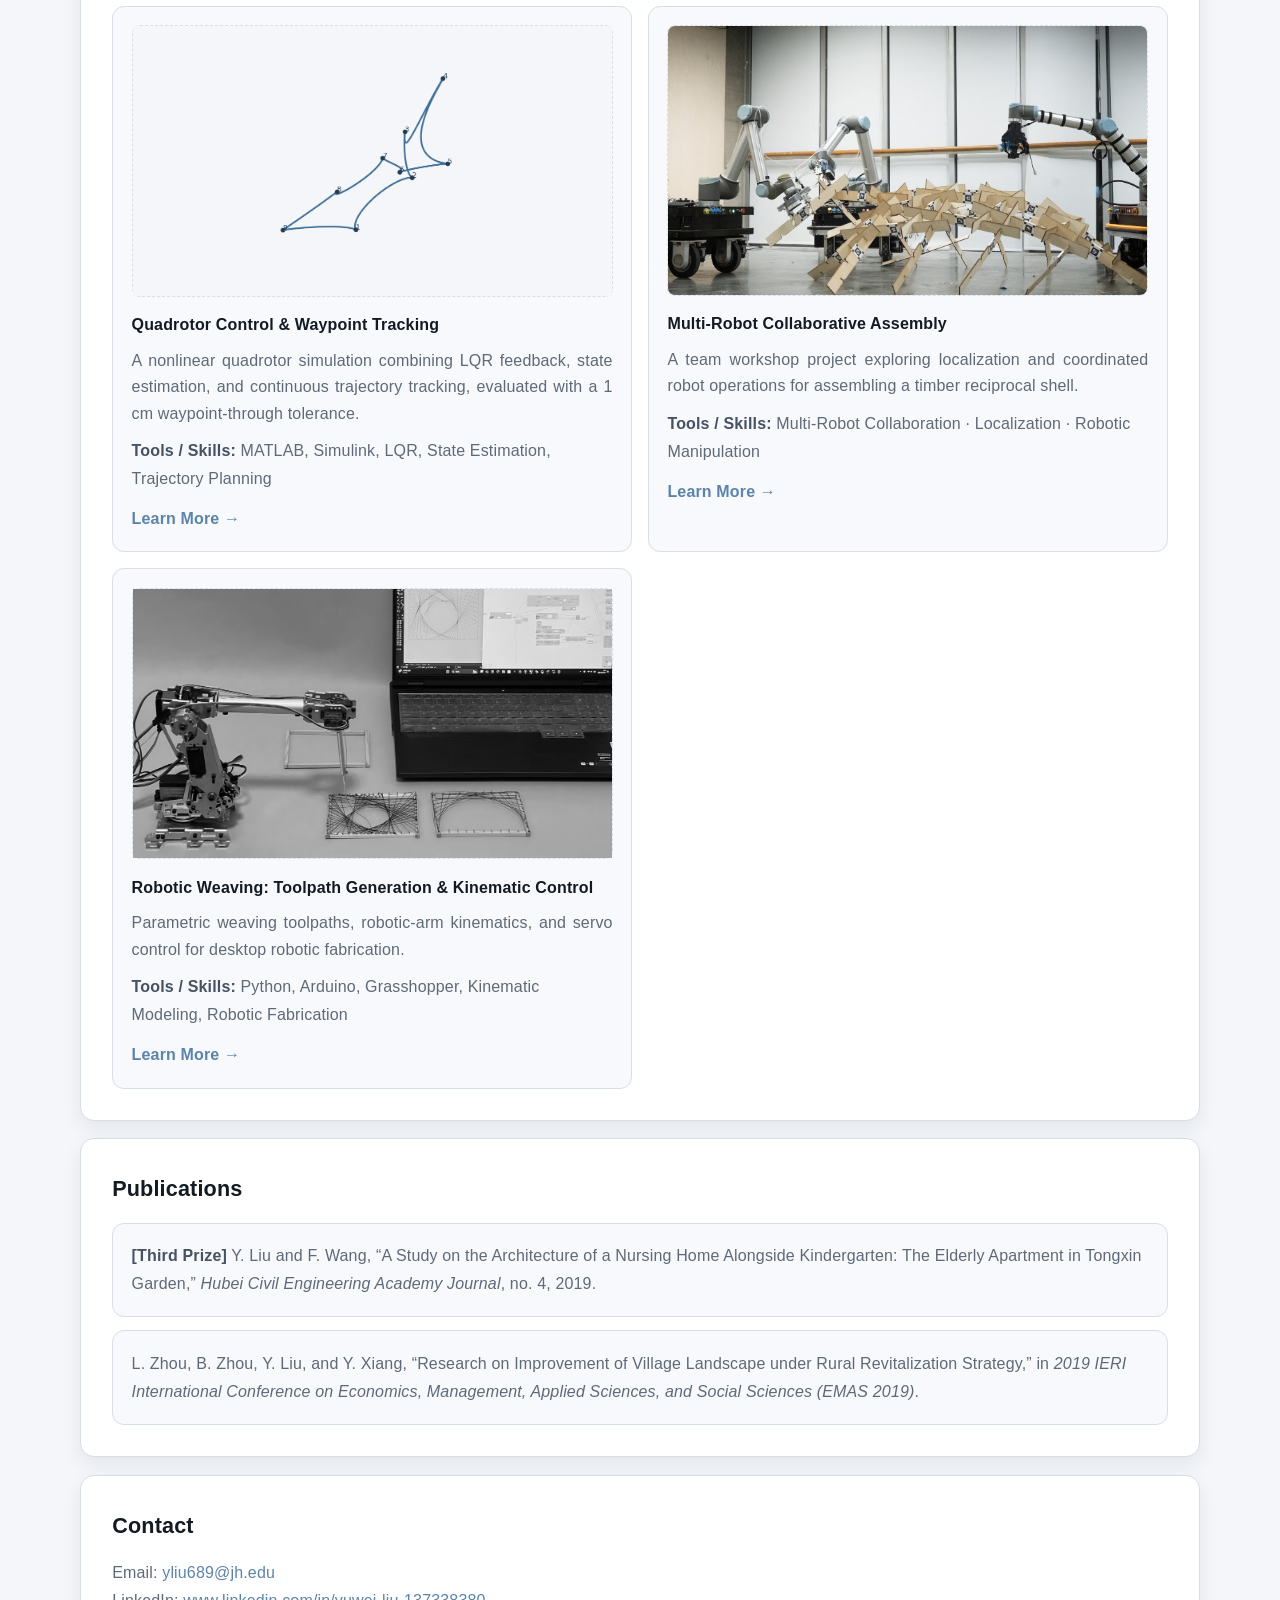
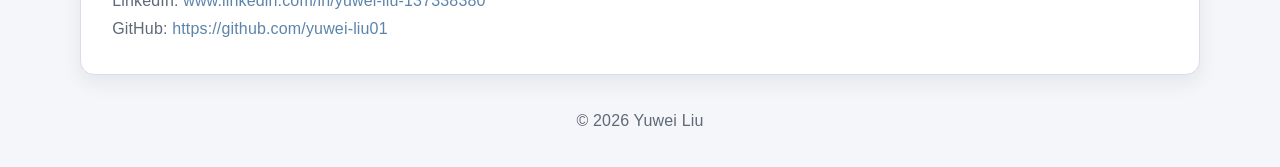
==== commit 819a99f7: "Add quadrotor control case study and portfolio project entries" ====
--- a/index.html
+++ b/index.html
@@ -118,6 +118,15 @@
         </article>
 
         <article class="card">
+          <div class="card-image"><img src="assets/projects/quadrotor-control/card-cover.png" width="1200" height="675" alt="Simulated quadrotor trajectory through nine numbered waypoints" loading="lazy" /></div>
+          <h3>Quadrotor Control &amp; Waypoint Tracking</h3>
+          <p class="project-description">A nonlinear quadrotor simulation combining LQR feedback, state estimation, and continuous trajectory tracking, evaluated with a 1 cm waypoint-through tolerance.</p>
+          <p><strong>Tools / Skills:</strong> MATLAB, Simulink, LQR, State Estimation, Trajectory Planning</p>
+          <a href="projects/quadrotor-control.html" class="card-link">Learn More →</a>
+        </article>
+
+
+        <article class="card">
           <div class="card-image">
             <img
               class="reciprocal-shell-cover"
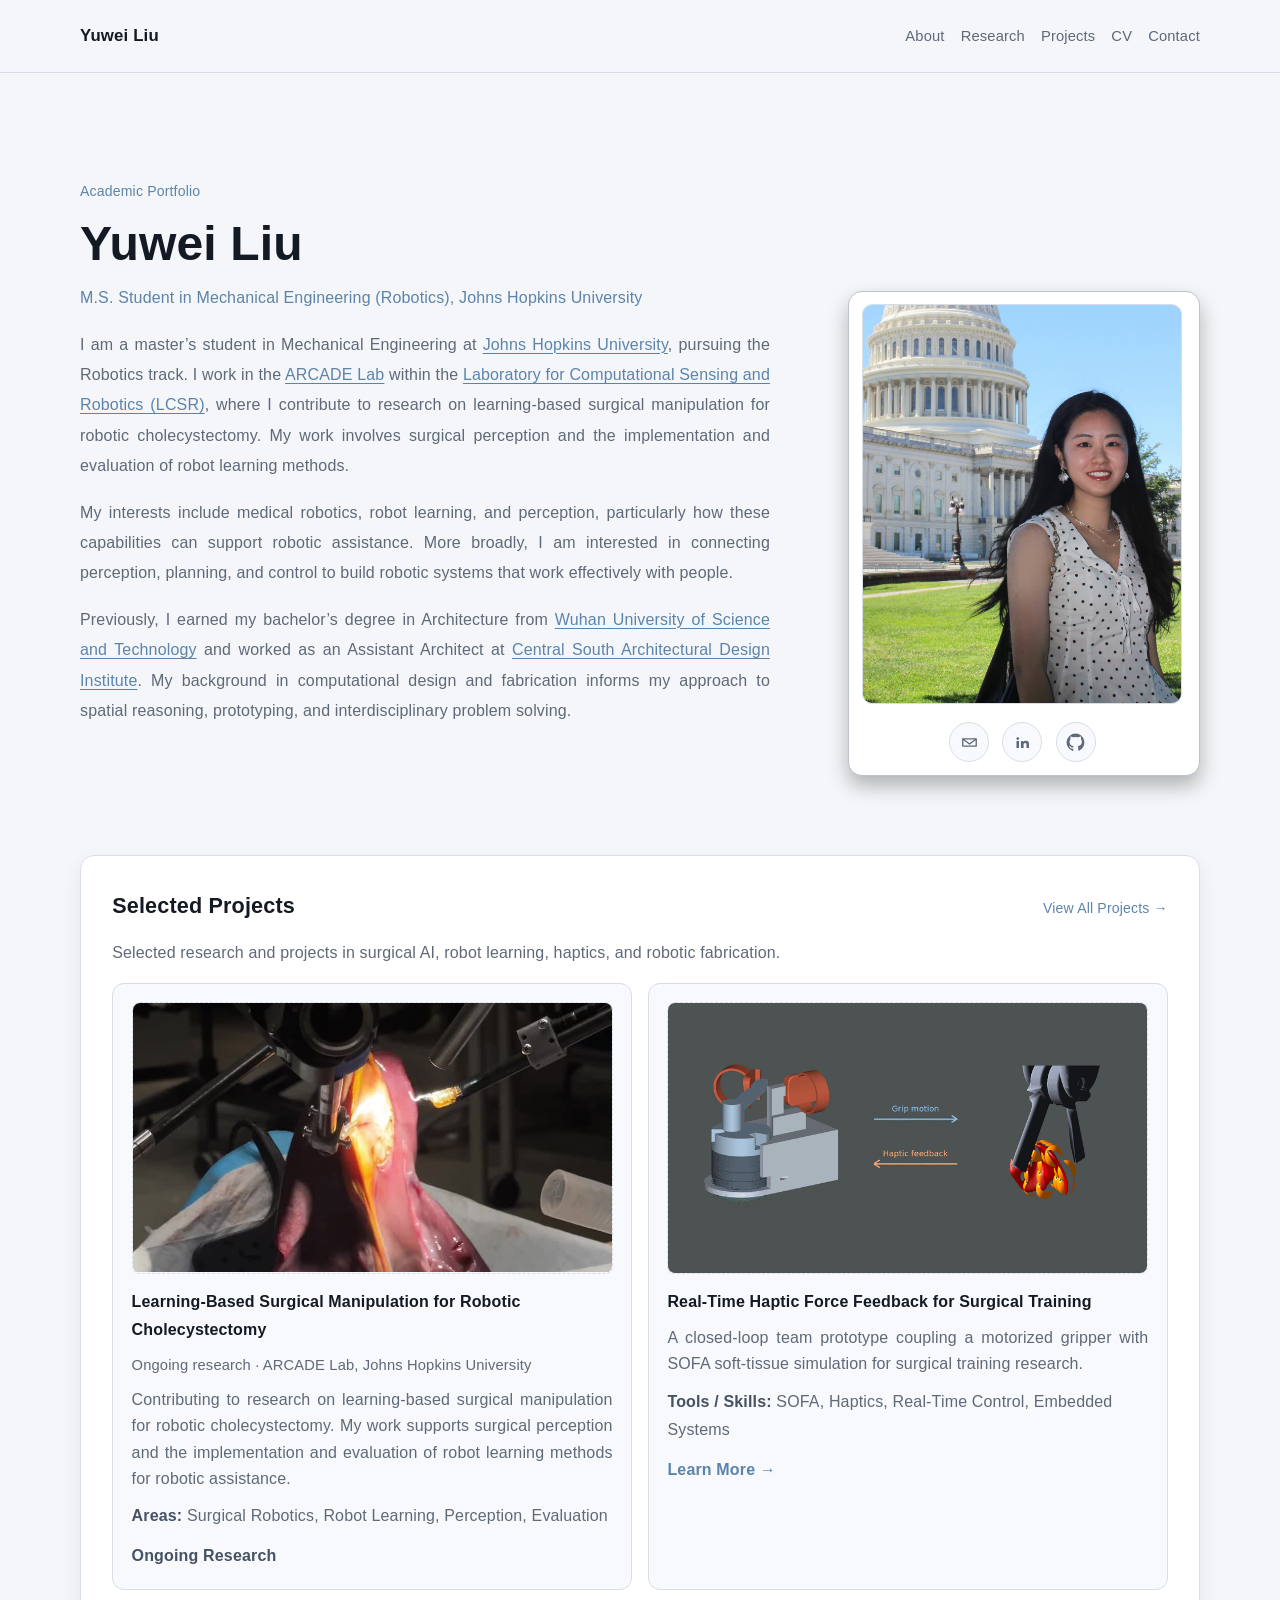
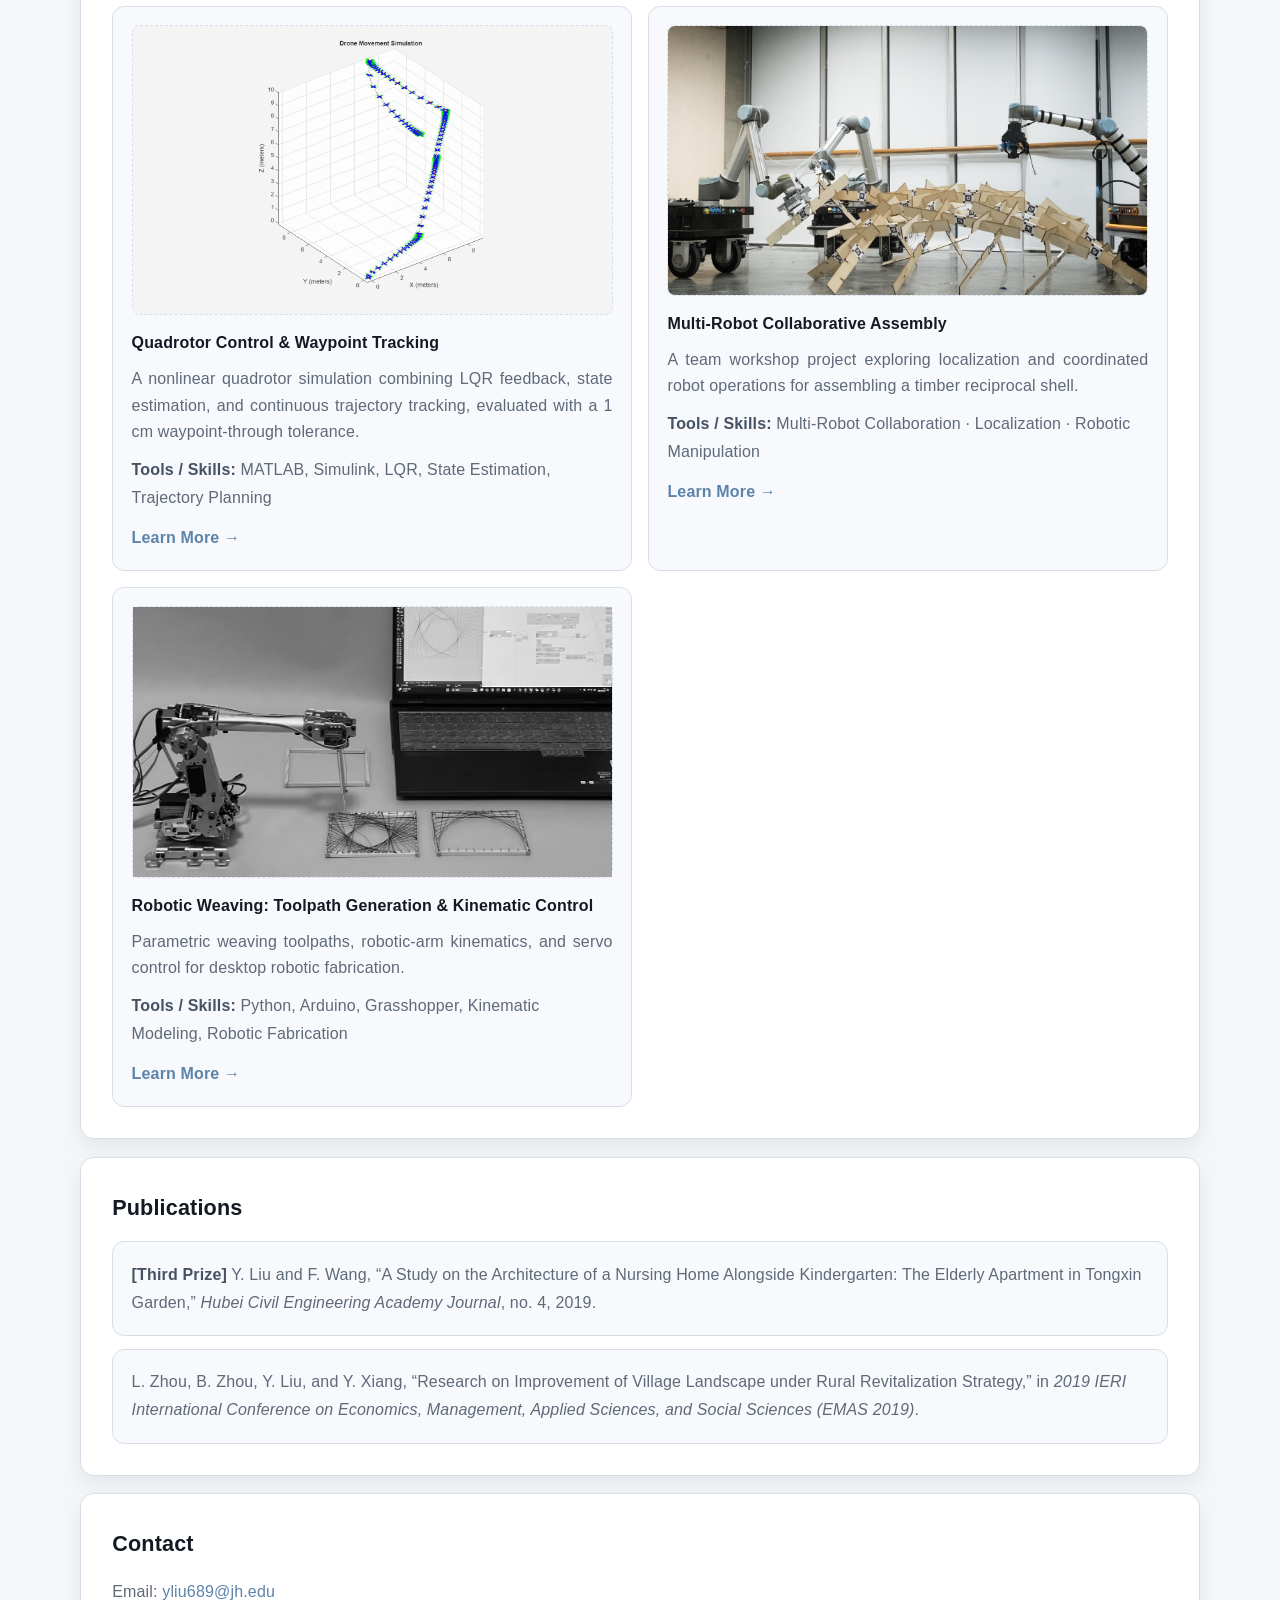
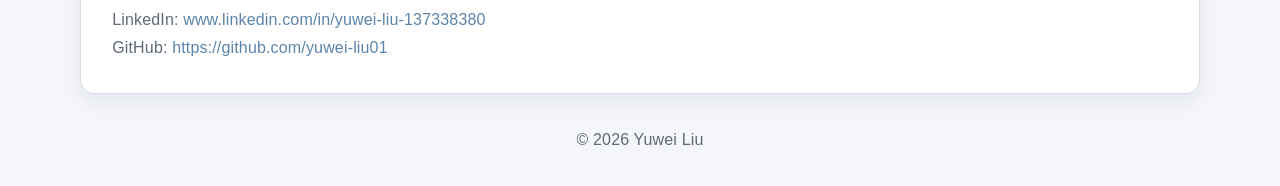
==== commit 3d74600d: "Use original flight video cover and align quadrotor page typography" ====
--- a/index.html
+++ b/index.html
@@ -118,7 +118,7 @@
         </article>
 
         <article class="card">
-          <div class="card-image"><img src="assets/projects/quadrotor-control/card-cover.png" width="1200" height="675" alt="Simulated quadrotor trajectory through nine numbered waypoints" loading="lazy" /></div>
+          <div class="card-image"><video autoplay muted loop playsinline preload="metadata" poster="assets/projects/quadrotor-control/video-poster.png" aria-label="Original quadrotor flight simulation" style="display:block;width:100%;height:100%;object-fit:contain;border-radius:7px;background:#f3f3f3"><source src="assets/projects/quadrotor-control/drone.mp4" type="video/mp4" /></video></div>
           <h3>Quadrotor Control &amp; Waypoint Tracking</h3>
           <p class="project-description">A nonlinear quadrotor simulation combining LQR feedback, state estimation, and continuous trajectory tracking, evaluated with a 1 cm waypoint-through tolerance.</p>
           <p><strong>Tools / Skills:</strong> MATLAB, Simulink, LQR, State Estimation, Trajectory Planning</p>
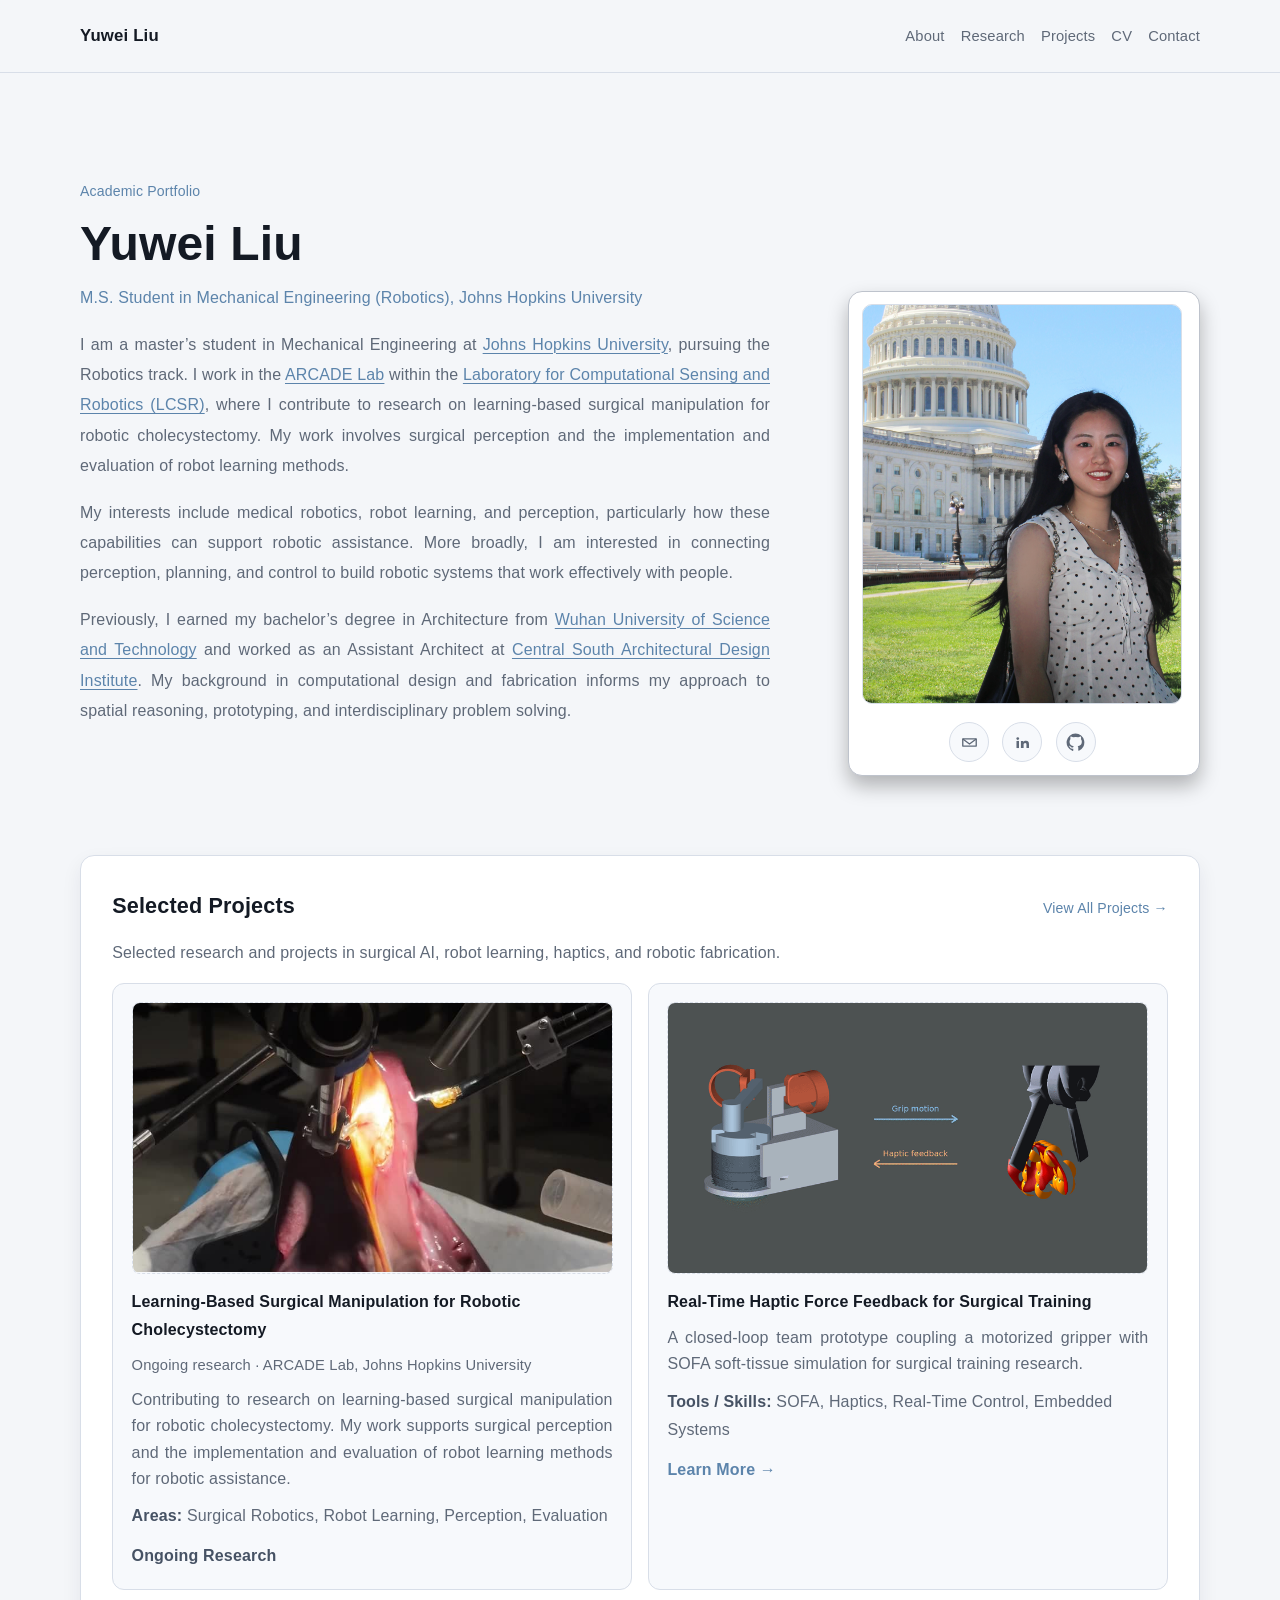
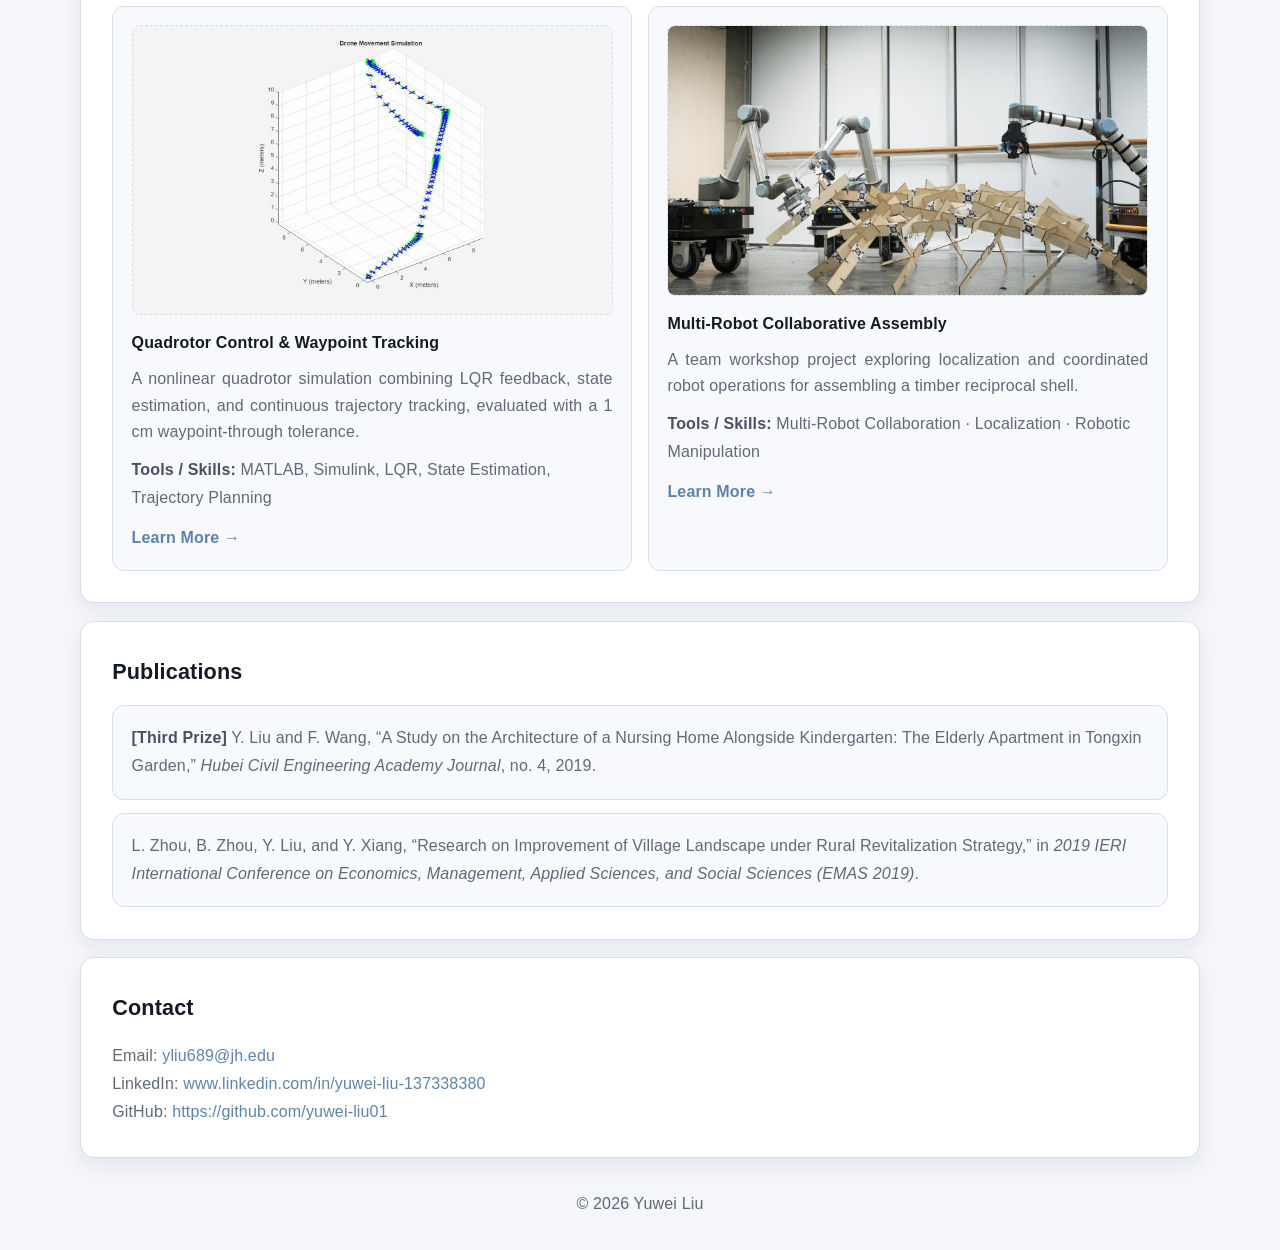
==== commit 25dcd5eb: "Show only four selected projects on homepage" ====
--- a/index.html
+++ b/index.html
@@ -141,20 +141,6 @@
           <a href="projects/multi-robot-construction.html" class="card-link">Learn More →</a>
         </article>
 
-        <article class="card">
-          <div class="card-image">
-            <img
-              src="assets/projects/robotic-weaving/card-cover-mobile.jpg"
-              width="1200" height="675"
-              alt="Desktop robotic arm used for fabrication practice and robotic weaving exploration"
-              loading="lazy"
-            />
-          </div>
-          <h3>Robotic Weaving: Toolpath Generation &amp; Kinematic Control</h3>
-          <p class="project-description">Parametric weaving toolpaths, robotic-arm kinematics, and servo control for desktop robotic fabrication.</p>
-          <p><strong>Tools / Skills:</strong> Python, Arduino, Grasshopper, Kinematic Modeling, Robotic Fabrication</p>
-          <a href="projects/desktop-robotic-arm.html" class="card-link">Learn More →</a>
-        </article>
       </div>
     </section>
 
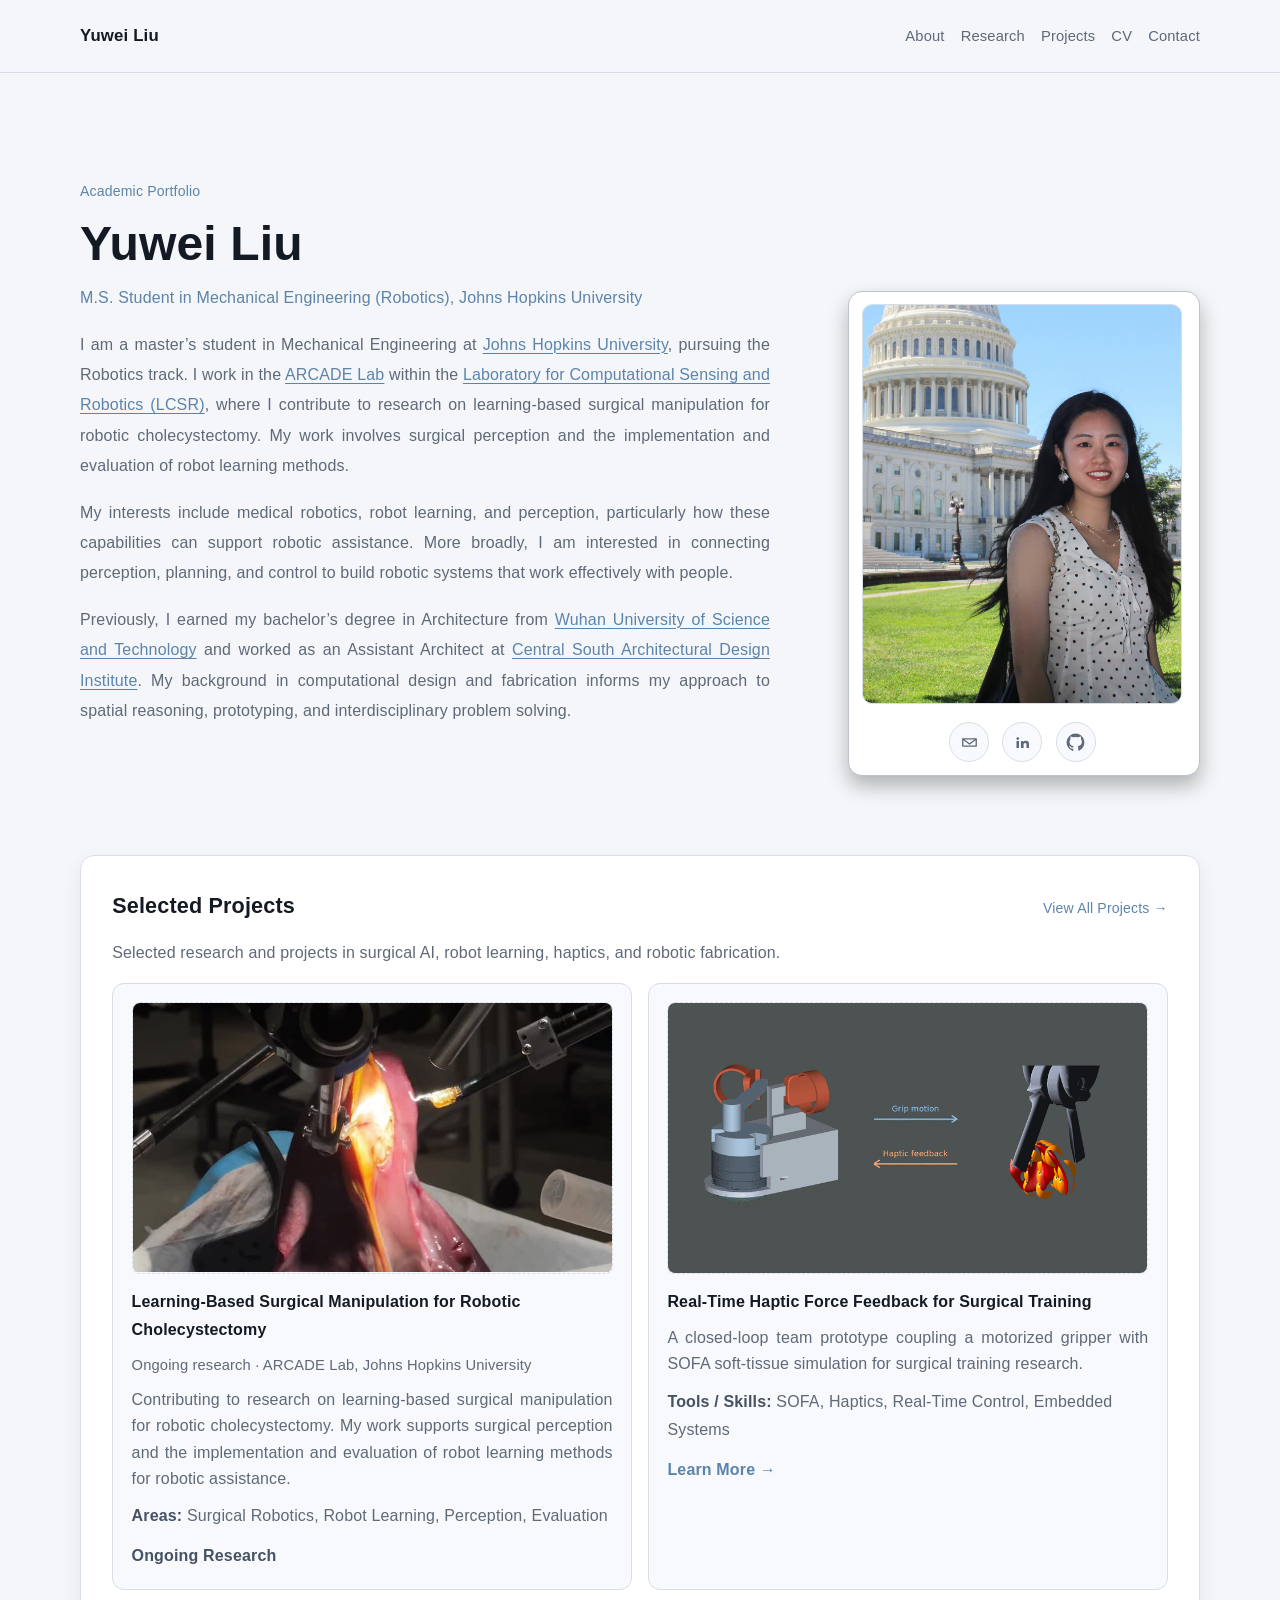
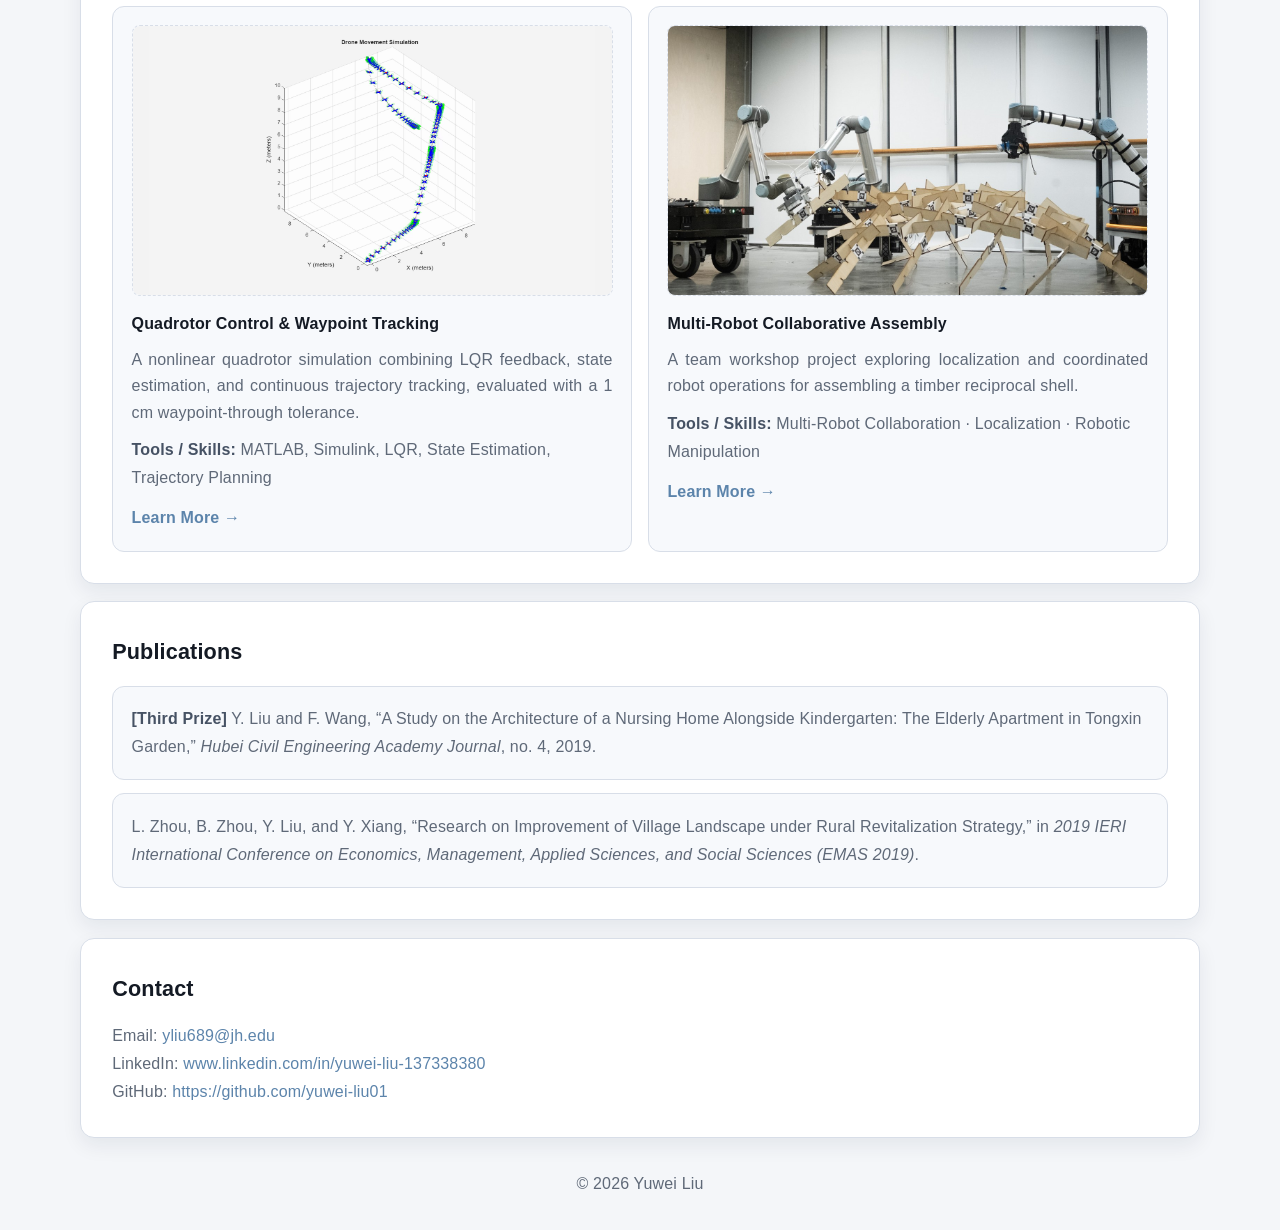
==== commit bc9a941d: "Keep quadrotor video cover within the shared 16:9 card frame" ====
--- a/index.html
+++ b/index.html
@@ -118,7 +118,7 @@
         </article>
 
         <article class="card">
-          <div class="card-image"><video autoplay muted loop playsinline preload="metadata" poster="assets/projects/quadrotor-control/video-poster.png" aria-label="Original quadrotor flight simulation" style="display:block;width:100%;height:100%;object-fit:contain;border-radius:7px;background:#f3f3f3"><source src="assets/projects/quadrotor-control/drone.mp4" type="video/mp4" /></video></div>
+          <div class="card-image" style="position:relative;overflow:hidden;min-height:0"><video autoplay muted loop playsinline preload="metadata" poster="assets/projects/quadrotor-control/video-poster.png" aria-label="Original quadrotor flight simulation" style="position:absolute;inset:0;display:block;width:100%;height:100%;object-fit:contain;border-radius:7px;background:#f3f3f3"><source src="assets/projects/quadrotor-control/drone.mp4" type="video/mp4" /></video></div>
           <h3>Quadrotor Control &amp; Waypoint Tracking</h3>
           <p class="project-description">A nonlinear quadrotor simulation combining LQR feedback, state estimation, and continuous trajectory tracking, evaluated with a 1 cm waypoint-through tolerance.</p>
           <p><strong>Tools / Skills:</strong> MATLAB, Simulink, LQR, State Estimation, Trajectory Planning</p>
